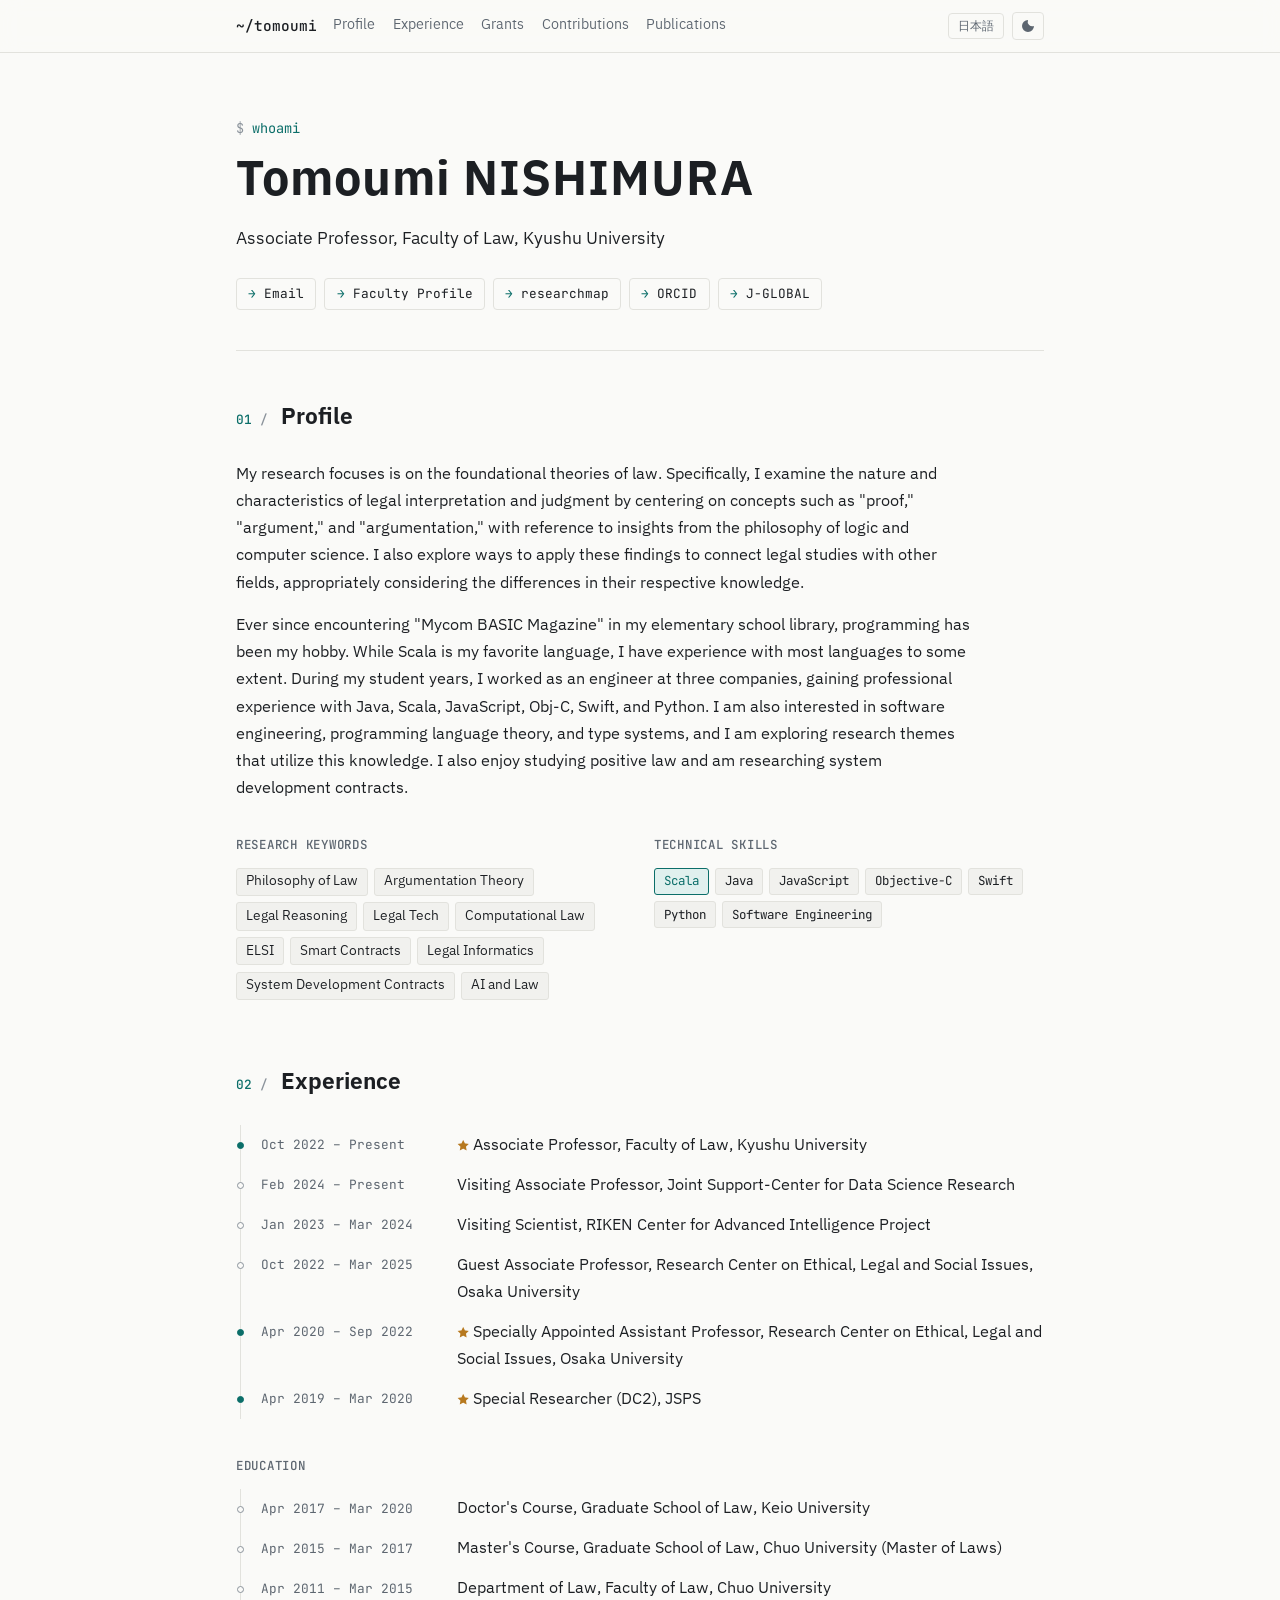
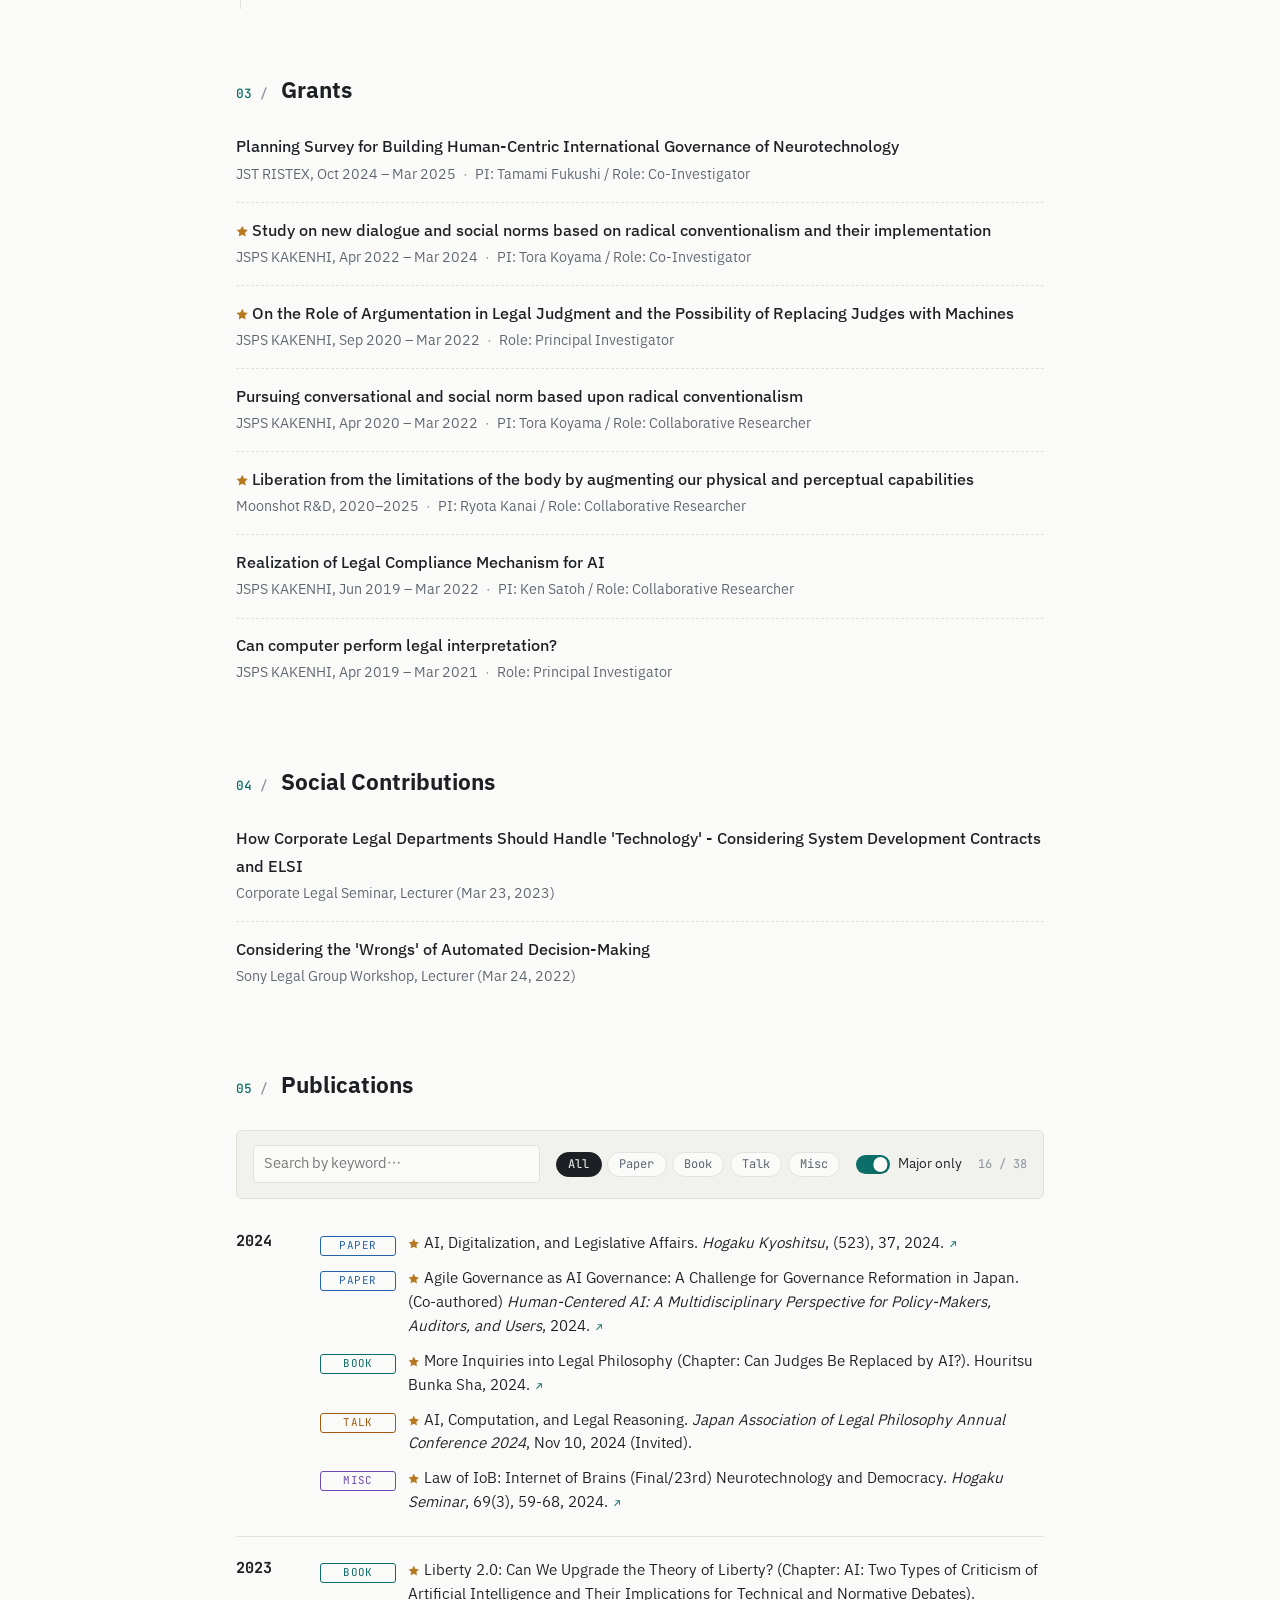
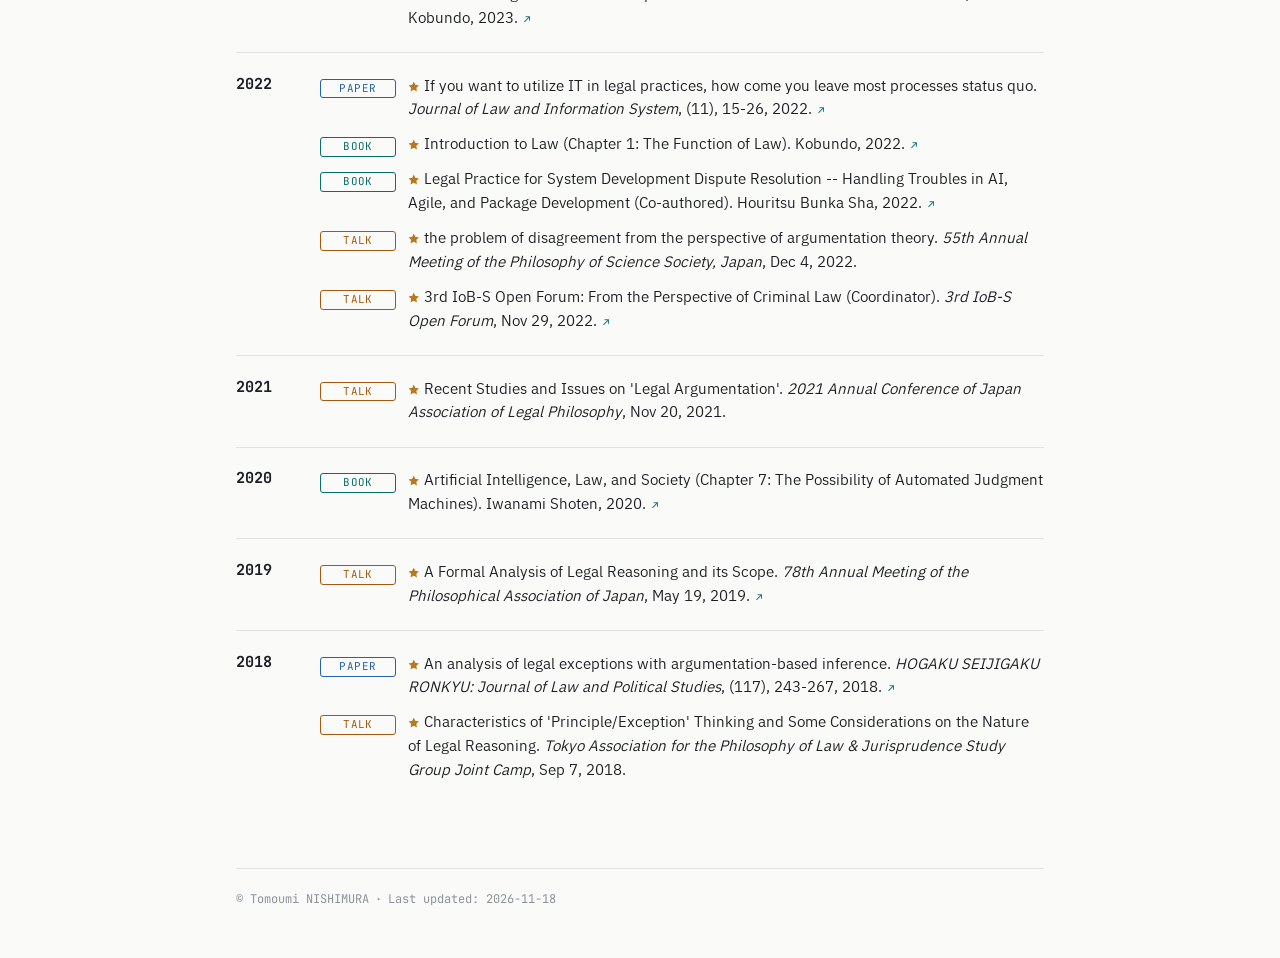
==== en/index.html @ 348de2e9 "Deploy from 1b5c84eb6d24f3bb7745a8a0d6dc3813c04d773b 1b5c84eb6d24f3bb7745a8a0d6dc3813c04d773b" ====
<!DOCTYPE html>
<html lang="en">
<head>
  <meta charset="utf-8">
  <meta name="viewport" content="width=device-width, initial-scale=1">
  <title>Tomoumi NISHIMURA</title>
  <meta name="description" content="Tomoumi NISHIMURA — Associate Professor, Faculty of Law, Kyushu University">
  <link rel="canonical" href="https://nil2013.github.io/MyPortfolio/en/">
  <link rel="alternate" hreflang="ja" href="https://nil2013.github.io/MyPortfolio/">
  <link rel="alternate" hreflang="en" href="https://nil2013.github.io/MyPortfolio/en/">
  <link rel="alternate" hreflang="x-default" href="https://nil2013.github.io/MyPortfolio/">
  <link rel="preconnect" href="https://fonts.googleapis.com">
  <link rel="preconnect" href="https://fonts.gstatic.com" crossorigin>
  <link href="https://fonts.googleapis.com/css2?family=IBM+Plex+Sans+JP:wght@400;500;700&family=JetBrains+Mono:wght@400;500;700&display=swap" rel="stylesheet">
  <link rel="stylesheet" href="../assets/style.css">
  <script>
    try { var th = localStorage.getItem("theme"); if (th) document.documentElement.dataset.theme = th; } catch (e) {}
  </script>
  <script src="../assets/app.js" defer></script>
</head>
<body>
  <a class="skip" href="#main">Skip to content</a>

  <header class="topbar">
    <div class="wrap topbar-inner">
      <a class="brand" href="#top">~/tomoumi</a>
      <nav class="nav" aria-label="Sections">
        <a href="#profile">Profile</a>
        <a href="#experience">Experience</a>
        <a href="#grants">Grants</a>
        <a href="#contributions">Contributions</a>
        <a href="#publications">Publications</a>
      </nav>
      <div class="tools">
        <a class="lang" href="../" hreflang="ja" lang="ja">日本語</a>
        <button class="theme-btn" type="button" aria-label="Toggle color theme" title="Toggle color theme" hidden>
          <svg viewBox="0 0 24 24" width="16" height="16" aria-hidden="true"><path fill="currentColor" d="M12 3a9 9 0 1 0 9 9 7 7 0 0 1-9-9Z"/></svg>
        </button>
      </div>
    </div>
  </header>

  <main id="main" class="wrap">
    <section class="hero" id="top">
      <p class="prompt"><span class="dim">$</span> whoami</p>
      <h1>Tomoumi NISHIMURA</h1>
      <p class="affil">Associate Professor, Faculty of Law, Kyushu University</p>
      <ul class="links">
        <li><a href="mailto:t-nishimura@law.kyushu-u.ac.jp">Email</a></li>
        <li><a href="https://www.law.kyushu-u.ac.jp/general/staff/nishimura_tomoumi" target="_blank" rel="noopener noreferrer">Faculty Profile</a></li>
        <li><a href="https://researchmap.jp/tnishimura" target="_blank" rel="noopener noreferrer">researchmap</a></li>
        <li><a href="https://orcid.org/0000-0002-1066-0913" target="_blank" rel="noopener noreferrer">ORCID</a></li>
        <li><a href="https://jglobal.jst.go.jp/detail?JGLOBAL_ID=201801021260539049" target="_blank" rel="noopener noreferrer">J-GLOBAL</a></li>
      </ul>
    </section>

    <section id="profile" class="section">
      <h2><span class="idx">01</span>Profile</h2>
      <div class="bio">
        <p>My research focuses is on the foundational theories of law. Specifically, I examine the nature and characteristics of legal interpretation and judgment by centering on concepts such as &#34;proof,&#34; &#34;argument,&#34; and &#34;argumentation,&#34; with reference to insights from the philosophy of logic and computer science. I also explore ways to apply these findings to connect legal studies with other fields, appropriately considering the differences in their respective knowledge.</p>
        <p>Ever since encountering &#34;Mycom BASIC Magazine&#34; in my elementary school library, programming has been my hobby. While Scala is my favorite language, I have experience with most languages to some extent. During my student years, I worked as an engineer at three companies, gaining professional experience with Java, Scala, JavaScript, Obj-C, Swift, and Python. I am also interested in software engineering, programming language theory, and type systems, and I am exploring research themes that utilize this knowledge. I also enjoy studying positive law and am researching system development contracts.</p>
      </div>
      <div class="facets">
        <div>
          <h3>Research Keywords</h3>
          <ul class="tags">
<li>Philosophy of Law</li><li>Argumentation Theory</li><li>Legal Reasoning</li><li>Legal Tech</li><li>Computational Law</li><li>ELSI</li><li>Smart Contracts</li><li>Legal Informatics</li><li>System Development Contracts</li><li>AI and Law</li>          </ul>
        </div>
        <div>
          <h3>Technical Skills</h3>
          <ul class="tags mono">
<li class="hl">Scala</li><li>Java</li><li>JavaScript</li><li>Objective-C</li><li>Swift</li><li>Python</li><li>Software Engineering</li>          </ul>
        </div>
      </div>
    </section>

    <section id="experience" class="section">
      <h2><span class="idx">02</span>Experience</h2>
      <ol class="timeline">
        <li class="major">
          <span class="when">Oct 2022 – Present</span>
          <span class="what">Associate Professor, Faculty of Law, Kyushu University</span>
        </li>
        <li>
          <span class="when">Feb 2024 – Present</span>
          <span class="what">Visiting Associate Professor, Joint Support-Center for Data Science Research</span>
        </li>
        <li>
          <span class="when">Jan 2023 – Mar 2024</span>
          <span class="what">Visiting Scientist, RIKEN Center for Advanced Intelligence Project</span>
        </li>
        <li>
          <span class="when">Oct 2022 – Mar 2025</span>
          <span class="what">Guest Associate Professor, Research Center on Ethical, Legal and Social Issues, Osaka University</span>
        </li>
        <li class="major">
          <span class="when">Apr 2020 – Sep 2022</span>
          <span class="what">Specially Appointed Assistant Professor, Research Center on Ethical, Legal and Social Issues, Osaka University</span>
        </li>
        <li class="major">
          <span class="when">Apr 2019 – Mar 2020</span>
          <span class="what">Special Researcher (DC2), JSPS</span>
        </li>
      </ol>
      <h3 class="sub">Education</h3>
      <ol class="timeline">
        <li>
          <span class="when">Apr 2017 – Mar 2020</span>
          <span class="what">Doctor&#39;s Course, Graduate School of Law, Keio University</span>
        </li>
        <li>
          <span class="when">Apr 2015 – Mar 2017</span>
          <span class="what">Master&#39;s Course, Graduate School of Law, Chuo University (Master of Laws)</span>
        </li>
        <li>
          <span class="when">Apr 2011 – Mar 2015</span>
          <span class="what">Department of Law, Faculty of Law, Chuo University</span>
        </li>
      </ol>
    </section>

    <section id="grants" class="section">
      <h2><span class="idx">03</span>Grants</h2>
      <ul class="entries">
        <li>
          <p class="title">Planning Survey for Building Human-Centric International Governance of Neurotechnology</p>
          <p class="meta">JST RISTEX, Oct 2024 – Mar 2025<span class="sep">·</span>PI: Tamami Fukushi / Role: Co-Investigator</p>
        </li>
        <li class="major">
          <p class="title">Study on new dialogue and social norms based on radical conventionalism and their implementation</p>
          <p class="meta">JSPS KAKENHI, Apr 2022 – Mar 2024<span class="sep">·</span>PI: Tora Koyama / Role: Co-Investigator</p>
        </li>
        <li class="major">
          <p class="title">On the Role of Argumentation in Legal Judgment and the Possibility of Replacing Judges with Machines</p>
          <p class="meta">JSPS KAKENHI, Sep 2020 – Mar 2022<span class="sep">·</span>Role: Principal Investigator</p>
        </li>
        <li>
          <p class="title">Pursuing conversational and social norm based upon radical conventionalism</p>
          <p class="meta">JSPS KAKENHI, Apr 2020 – Mar 2022<span class="sep">·</span>PI: Tora Koyama / Role: Collaborative Researcher</p>
        </li>
        <li class="major">
          <p class="title">Liberation from the limitations of the body by augmenting our physical and perceptual capabilities</p>
          <p class="meta">Moonshot R&amp;D, 2020–2025<span class="sep">·</span>PI: Ryota Kanai / Role: Collaborative Researcher</p>
        </li>
        <li>
          <p class="title">Realization of Legal Compliance Mechanism for AI</p>
          <p class="meta">JSPS KAKENHI, Jun 2019 – Mar 2022<span class="sep">·</span>PI: Ken Satoh / Role: Collaborative Researcher</p>
        </li>
        <li>
          <p class="title">Can computer perform legal interpretation?</p>
          <p class="meta">JSPS KAKENHI, Apr 2019 – Mar 2021<span class="sep">·</span>Role: Principal Investigator</p>
        </li>
      </ul>
    </section>

    <section id="contributions" class="section">
      <h2><span class="idx">04</span>Social Contributions</h2>
      <ul class="entries">
        <li>
          <p class="title">How Corporate Legal Departments Should Handle &#39;Technology&#39; - Considering System Development Contracts and ELSI</p>
          <p class="meta">Corporate Legal Seminar, Lecturer (Mar 23, 2023)</p>
        </li>
        <li>
          <p class="title">Considering the &#39;Wrongs&#39; of Automated Decision-Making</p>
          <p class="meta">Sony Legal Group Workshop, Lecturer (Mar 24, 2022)</p>
        </li>
      </ul>
    </section>

    <section id="publications" class="section">
      <h2><span class="idx">05</span>Publications</h2>

      <form class="pub-filter" role="search" hidden onsubmit="return false">
        <input type="search" id="pub-q" placeholder="Search by keyword…" aria-label="Search by keyword…" autocomplete="off">
        <div class="chips" role="group">
          <button type="button" class="chip" data-cat="all" aria-pressed="true">All</button>
          <button type="button" class="chip" data-cat="paper" aria-pressed="false">Paper</button>
          <button type="button" class="chip" data-cat="book" aria-pressed="false">Book</button>
          <button type="button" class="chip" data-cat="presentation" aria-pressed="false">Talk</button>
          <button type="button" class="chip" data-cat="misc" aria-pressed="false">Misc</button>
        </div>
        <label class="switch"><input type="checkbox" id="pub-major" checked><span class="track" aria-hidden="true"></span>Major only</label>
        <output class="count" id="pub-count" aria-live="polite">38 / 38</output>
      </form>

      <div id="pub-list">
        <section class="year-group">
          <h3 class="year">2024</h3>
          <ul class="pubs">
            <li class="pub cat-paper" data-cat="paper" data-major="false">
              <span class="cat">Paper</span>
              <span class="body"><a href="https://ndlsearch.ndl.go.jp/books/R000000004-I033613362" target="_blank" rel="noopener noreferrer">eSports and the Law: The Future of Law Supporting Cultural and Industrial Policies (2). <em>Horitsu Jiho</em>, 96(9), 104-106, 2024.</a></span>
            </li>
            <li class="pub cat-paper" data-cat="paper" data-major="false">
              <span class="cat">Paper</span>
              <span class="body"><a href="https://www.nippyo.co.jp/shop/magazine/9288.html#:~:text=%E8%88%B9%E8%B6%8A%E8%B3%87%E6%99%B6-,%E3%82%B9%E3%83%9E%E3%83%BC%E3%83%88%E3%82%B3%E3%83%B3%E3%83%88%E3%83%A9%E3%82%AF%E3%83%88%E3%81%AF%E3%80%8C%E4%BD%BF%E3%81%88%E3%82%8B%E3%80%8D%E3%81%AE%E3%81%8B,-%E2%80%94%E2%80%94%E6%8A%80%E8%A1%93%E7%9A%84%E3%81%AA" target="_blank" rel="noopener noreferrer">Substituting Law with Code? Promises and Limits of Smart Contracts in Legal Practice. <em>Horitsu Jiho</em>, 96(8), 16-21, 2024.</a></span>
            </li>
            <li class="pub cat-paper major" data-cat="paper" data-major="true">
              <span class="cat">Paper</span>
              <span class="body"><a href="https://www.yuhikaku.co.jp/hougaku/detail/021300#:~:text=%E2%85%A6-,AI%E3%83%BB%E3%83%87%E3%82%B8%E3%82%BF%E3%83%AB%E5%8C%96%E3%81%A8%E6%B3%95%E5%88%B6%E4%BA%8B%E5%8B%99%E2%80%A6%E8%A5%BF%E6%9D%91%E5%8F%8B%E6%B5%B7,-%E2%80%A6%E2%80%A637" target="_blank" rel="noopener noreferrer">AI, Digitalization, and Legislative Affairs. <em>Hogaku Kyoshitsu</em>, (523), 37, 2024.</a></span>
            </li>
            <li class="pub cat-paper major" data-cat="paper" data-major="true">
              <span class="cat">Paper</span>
              <span class="body"><a href="https://www.taylorfrancis.com/chapters/edit/10.1201/9781003320791-28/agile-governance-ai-governance-kodai-zukeyama-tomoumi-nishimura-haluna-kawashima-tatsuhiko-yamamoto" target="_blank" rel="noopener noreferrer">Agile Governance as AI Governance: A Challenge for Governance Reformation in Japan. (Co-authored) <em>Human-Centered AI: A Multidisciplinary Perspective for Policy-Makers, Auditors, and Users</em>, 2024.</a></span>
            </li>
            <li class="pub cat-paper" data-cat="paper" data-major="false">
              <span class="cat">Paper</span>
              <span class="body"><a href="https://doi.org/10.7210/jrsj.42.555" target="_blank" rel="noopener noreferrer">Classification of Conversational Systems with Levels Based on “the Right to Speak''—A Proposal of a Milestone to Realize AI Accountability—. (Co-authored) <em>Journal of the Robotics Society of Japan</em>, 42(6), 555-561, 2024.</a></span>
            </li>
            <li class="pub cat-book major" data-cat="book" data-major="true">
              <span class="cat">Book</span>
              <span class="body"><a href="https://www.hou-bun.com/cgi-bin/search/detail.cgi?c=ISBN978-4-589-04340-5" target="_blank" rel="noopener noreferrer">More Inquiries into Legal Philosophy (Chapter: Can Judges Be Replaced by AI?). Houritsu Bunka Sha, 2024.</a></span>
            </li>
            <li class="pub cat-presentation major" data-cat="presentation" data-major="true">
              <span class="cat">Talk</span>
              <span class="body">AI, Computation, and Legal Reasoning. <em>Japan Association of Legal Philosophy Annual Conference 2024</em>, Nov 10, 2024 (Invited).</span>
            </li>
            <li class="pub cat-misc major" data-cat="misc" data-major="true">
              <span class="cat">Misc</span>
              <span class="body"><a href="https://ndlsearch.ndl.go.jp/books/R000000004-I033309587" target="_blank" rel="noopener noreferrer">Law of IoB: Internet of Brains (Final/23rd) Neurotechnology and Democracy. <em>Hogaku Seminar</em>, 69(3), 59-68, 2024.</a></span>
            </li>
            <li class="pub cat-misc" data-cat="misc" data-major="false">
              <span class="cat">Misc</span>
              <span class="body">Law of IoB: Internet of Brains (21st) Employee Brainwave Information. <em>Hogaku Seminar</em>, 69(1), 62-72, 2024.</span>
            </li>
          </ul>
        </section>
        <section class="year-group">
          <h3 class="year">2023</h3>
          <ul class="pubs">
            <li class="pub cat-book major" data-cat="book" data-major="true">
              <span class="cat">Book</span>
              <span class="body"><a href="https://www.koubundou.co.jp/book/b618726.html" target="_blank" rel="noopener noreferrer">Liberty 2.0: Can We Upgrade the Theory of Liberty? (Chapter: AI: Two Types of Criticism of Artificial Intelligence and Their Implications for Technical and Normative Debates). Kobundo, 2023.</a></span>
            </li>
            <li class="pub cat-presentation" data-cat="presentation" data-major="false">
              <span class="cat">Talk</span>
              <span class="body">Challenges in Interdisciplinary Research: On the Intersection of Informatics and Legal Philosophy. <em>34th Kyushu Legal Theory Study Group</em>, Sep 24, 2023.</span>
            </li>
            <li class="pub cat-presentation" data-cat="presentation" data-major="false">
              <span class="cat">Talk</span>
              <span class="body">How Legal and Ethical Research Can Contribute to Science and Technology. <em>1st TUS ELSI Workshop</em>, Feb 11, 2023 (Invited).</span>
            </li>
            <li class="pub cat-misc" data-cat="misc" data-major="false">
              <span class="cat">Misc</span>
              <span class="body">Law of IoB: Internet of Brains (19th) Brain Death and Neuroscience. <em>Hogaku Seminar</em>, 68(11), 62-70, 2023.</span>
            </li>
            <li class="pub cat-misc" data-cat="misc" data-major="false">
              <span class="cat">Misc</span>
              <span class="body">Law of IoB: Internet of Brains (17th) The Enhancement Problem. <em>Hogaku Seminar</em>, 68(9), 66-75, 2023.</span>
            </li>
            <li class="pub cat-misc" data-cat="misc" data-major="false">
              <span class="cat">Misc</span>
              <span class="body">Law of IoB: Internet of Brains (15th) Motor Function Reconstruction via Artificial Nerve Connection Surgery. <em>Hogaku Seminar</em>, 68(7), 56-64, 2023.</span>
            </li>
            <li class="pub cat-misc" data-cat="misc" data-major="false">
              <span class="cat">Misc</span>
              <span class="body">Law of IoB: Internet of Brains (13th) Drone Racing with Output-Type BMI. <em>Hogaku Seminar</em>, 68(5), 67-76, 2023.</span>
            </li>
            <li class="pub cat-misc" data-cat="misc" data-major="false">
              <span class="cat">Misc</span>
              <span class="body">Law of IoB: Internet of Brains (11th) The Multi-layered Nature of Neuroscience. <em>Hogaku Seminar</em>, 68(3), 63-71, 2023.</span>
            </li>
          </ul>
        </section>
        <section class="year-group">
          <h3 class="year">2022</h3>
          <ul class="pubs">
            <li class="pub cat-paper major" data-cat="paper" data-major="true">
              <span class="cat">Paper</span>
              <span class="body"><a href="https://www.jstage.jst.go.jp/article/alis/11/0/11_15/_article/-char/ja/" target="_blank" rel="noopener noreferrer">If you want to utilize IT in legal practices, how come you leave most processes status quo. <em>Journal of Law and Information System</em>, (11), 15-26, 2022.</a></span>
            </li>
            <li class="pub cat-book major" data-cat="book" data-major="true">
              <span class="cat">Book</span>
              <span class="body"><a href="https://www.koubundou.co.jp/book/b602874.html" target="_blank" rel="noopener noreferrer">Introduction to Law (Chapter 1: The Function of Law). Kobundo, 2022.</a></span>
            </li>
            <li class="pub cat-book major" data-cat="book" data-major="true">
              <span class="cat">Book</span>
              <span class="body"><a href="https://www.hou-bun.com/cgi-bin/search/detail.cgi?c=ISBN978-4-589-04188-3" target="_blank" rel="noopener noreferrer">Legal Practice for System Development Dispute Resolution -- Handling Troubles in AI, Agile, and Package Development (Co-authored). Houritsu Bunka Sha, 2022.</a></span>
            </li>
            <li class="pub cat-presentation major" data-cat="presentation" data-major="true">
              <span class="cat">Talk</span>
              <span class="body">the problem of disagreement from the perspective of argumentation theory. <em>55th Annual Meeting of the Philosophy of Science Society, Japan</em>, Dec 4, 2022.</span>
            </li>
            <li class="pub cat-presentation major" data-cat="presentation" data-major="true">
              <span class="cat">Talk</span>
              <span class="body"><a href="https://www.kgri.keio.ac.jp/news-event/133386.html" target="_blank" rel="noopener noreferrer">3rd IoB-S Open Forum: From the Perspective of Criminal Law (Coordinator). <em>3rd IoB-S Open Forum</em>, Nov 29, 2022.</a></span>
            </li>
            <li class="pub cat-presentation" data-cat="presentation" data-major="false">
              <span class="cat">Talk</span>
              <span class="body">A brief introduction to argumentation research. <em>CREST Logic Seminar</em>, Mar 2, 2022 (Invited).</span>
            </li>
            <li class="pub cat-misc" data-cat="misc" data-major="false">
              <span class="cat">Misc</span>
              <span class="body">Law of IoB: Internet of Brains (9th) The World of Cybernetic Beings. <em>Hogaku Seminar</em>, 67(12), 52-64, 2022.</span>
            </li>
            <li class="pub cat-misc" data-cat="misc" data-major="false">
              <span class="cat">Misc</span>
              <span class="body"><a href="https://doi.org/10.18910/89130" target="_blank" rel="noopener noreferrer">Survey of Precedent Cases for ELSI Research on Smart Cities. (Co-authored) <em>Research Center on ELSI, Osaka University</em>, 20, 1-36, 2022.</a></span>
            </li>
            <li class="pub cat-misc" data-cat="misc" data-major="false">
              <span class="cat">Misc</span>
              <span class="body">Law of IoB: Internet of Brains (7th) What is Think Communication?. <em>Hogaku Seminar</em>, 67(10), 54-61, 2022.</span>
            </li>
            <li class="pub cat-misc" data-cat="misc" data-major="false">
              <span class="cat">Misc</span>
              <span class="body">Law of IoB: Internet of Brains (5th) To the World of the Thought Cloud. <em>Hogaku Seminar</em>, 67(8), 52-59, 2022.</span>
            </li>
          </ul>
        </section>
        <section class="year-group">
          <h3 class="year">2021</h3>
          <ul class="pubs">
            <li class="pub cat-presentation major" data-cat="presentation" data-major="true">
              <span class="cat">Talk</span>
              <span class="body">Recent Studies and Issues on 'Legal Argumentation'. <em>2021 Annual Conference of Japan Association of Legal Philosophy</em>, Nov 20, 2021.</span>
            </li>
            <li class="pub cat-presentation" data-cat="presentation" data-major="false">
              <span class="cat">Talk</span>
              <span class="body">Legal Argumentation and the Rule of Law: Based on the theories of D. Canale and G. Tuzet. <em>Tokyo Association for the Philosophy of Law (July Meeting)</em>, Jul 17, 2021.</span>
            </li>
            <li class="pub cat-presentation" data-cat="presentation" data-major="false">
              <span class="cat">Talk</span>
              <span class="body">Legal Argumentation and the Rule of Law: Based on the arguments of D. Canale and G. Tuzet. <em>Jurisprudence Study Group March Meeting</em>, Mar 27, 2021.</span>
            </li>
          </ul>
        </section>
        <section class="year-group">
          <h3 class="year">2020</h3>
          <ul class="pubs">
            <li class="pub cat-paper" data-cat="paper" data-major="false">
              <span class="cat">Paper</span>
              <span class="body"><a href="https://koara.lib.keio.ac.jp/xoonips/modules/xoonips/detail.php?koara_id=AN10086101-20200315-0165" target="_blank" rel="noopener noreferrer">The Implication of Applications of Artificial Intelligence to Legal Reasoning. <em>HOGAKU SEIJIGAKU RONKYU: Journal of Law and Political Studies</em>, (124), 165-186, 2020.</a></span>
            </li>
            <li class="pub cat-book major" data-cat="book" data-major="true">
              <span class="cat">Book</span>
              <span class="body"><a href="https://www.iwanami.co.jp/book/b527917.html" target="_blank" rel="noopener noreferrer">Artificial Intelligence, Law, and Society (Chapter 7: The Possibility of Automated Judgment Machines). Iwanami Shoten, 2020.</a></span>
            </li>
            <li class="pub cat-presentation" data-cat="presentation" data-major="false">
              <span class="cat">Talk</span>
              <span class="body">'AI and Law' and Legal Argumentation: An Analysis of 'Legal Argumentation' Problems Based on a Formal Approach. <em>Aichi Jurisprudence Study Group October Meeting</em>, Oct 17, 2020.</span>
            </li>
            <li class="pub cat-presentation" data-cat="presentation" data-major="false">
              <span class="cat">Talk</span>
              <span class="body"><a href="https://www.law.nagoya-u.ac.jp/_userdata/20200205international%20conference%20program_revised_final.pdf" target="_blank" rel="noopener noreferrer">Formalism and Privatization of Legal System. <em>7th International Conference on Legal Institution Design: Transformation of the Society and its Governance</em>, Nagoya University, Feb 14, 2020.</a></span>
            </li>
          </ul>
        </section>
        <section class="year-group">
          <h3 class="year">2019</h3>
          <ul class="pubs">
            <li class="pub cat-presentation" data-cat="presentation" data-major="false">
              <span class="cat">Talk</span>
              <span class="body">The formal analysis of argumentation and it's relation with commonsense reasoning. <em>1st Epistemology Study Group</em>, Nov 23, 2019.</span>
            </li>
            <li class="pub cat-presentation major" data-cat="presentation" data-major="true">
              <span class="cat">Talk</span>
              <span class="body"><a href="http://philosophy-japan.org/conference/meeting/yokou_2019/#workshop" target="_blank" rel="noopener noreferrer">A Formal Analysis of Legal Reasoning and its Scope. <em>78th Annual Meeting of the Philosophical Association of Japan</em>, May 19, 2019.</a></span>
            </li>
          </ul>
        </section>
        <section class="year-group">
          <h3 class="year">2018</h3>
          <ul class="pubs">
            <li class="pub cat-paper major" data-cat="paper" data-major="true">
              <span class="cat">Paper</span>
              <span class="body"><a href="https://koara.lib.keio.ac.jp/xoonips/modules/xoonips/detail.php?koara_id=AN10086101-20180615-0243" target="_blank" rel="noopener noreferrer">An analysis of legal exceptions with argumentation-based inference. <em>HOGAKU SEIJIGAKU RONKYU: Journal of Law and Political Studies</em>, (117), 243-267, 2018.</a></span>
            </li>
            <li class="pub cat-presentation major" data-cat="presentation" data-major="true">
              <span class="cat">Talk</span>
              <span class="body">Characteristics of 'Principle/Exception' Thinking and Some Considerations on the Nature of Legal Reasoning. <em>Tokyo Association for the Philosophy of Law & Jurisprudence Study Group Joint Camp</em>, Sep 7, 2018.</span>
            </li>
          </ul>
        </section>
        <p class="empty" id="pub-empty" hidden>No matching publications found.</p>
      </div>
    </section>
  </main>

  <footer class="wrap footer">
    <p>© Tomoumi NISHIMURA<span class="sep">·</span>Last updated: <time datetime="2026-11-18">2026-11-18</time></p>
  </footer>
</body>
</html>
---- assets/style.css ----
:root {
  --bg: #fafaf8;
  --bg-alt: #f1f1ee;
  --fg: #1c1f23;
  --muted: #5d6670;
  --faint: #8b939b;
  --line: #e2e2dd;
  --accent: #0b6e69;
  --accent-soft: #e0f0ee;
  --star: #b7791f;
  --c-paper: #2563a8;
  --c-book: #0b6e69;
  --c-presentation: #a35a0e;
  --c-misc: #6d4bb0;
  --sans: "IBM Plex Sans JP", "Hiragino Sans", "Noto Sans JP", system-ui, sans-serif;
  --mono: "JetBrains Mono", ui-monospace, "SFMono-Regular", Menlo, monospace;
  color-scheme: light;
}

@media (prefers-color-scheme: dark) {
  :root:not([data-theme="light"]) {
    --bg: #111418;
    --bg-alt: #181c21;
    --fg: #e3e6e9;
    --muted: #a0a8b1;
    --faint: #6f7881;
    --line: #2a3037;
    --accent: #5cc8bf;
    --accent-soft: #15302e;
    --star: #e2b04a;
    --c-paper: #7fb0ee;
    --c-book: #5cc8bf;
    --c-presentation: #e9a55c;
    --c-misc: #b79cf0;
    color-scheme: dark;
  }
}

:root[data-theme="dark"] {
  --bg: #111418;
  --bg-alt: #181c21;
  --fg: #e3e6e9;
  --muted: #a0a8b1;
  --faint: #6f7881;
  --line: #2a3037;
  --accent: #5cc8bf;
  --accent-soft: #15302e;
  --star: #e2b04a;
  --c-paper: #7fb0ee;
  --c-book: #5cc8bf;
  --c-presentation: #e9a55c;
  --c-misc: #b79cf0;
  color-scheme: dark;
}

*, *::before, *::after { box-sizing: border-box; }

html { scroll-behavior: smooth; scroll-padding-top: 4.5rem; -webkit-text-size-adjust: 100%; }
@media (prefers-reduced-motion: reduce) { html { scroll-behavior: auto; } }

body {
  margin: 0;
  background: var(--bg);
  color: var(--fg);
  font-family: var(--sans);
  font-size: 15.5px;
  line-height: 1.75;
  font-feature-settings: "palt" 0;
}

a { color: var(--accent); text-decoration: none; }
a:hover { text-decoration: underline; text-underline-offset: 3px; }
:focus-visible { outline: 2px solid var(--accent); outline-offset: 2px; border-radius: 2px; }

p, ul, ol, h1, h2, h3 { margin: 0; }
ul, ol { padding: 0; list-style: none; }

.wrap { width: 100%; max-width: 54rem; margin: 0 auto; padding: 0 1rem; }
@media (min-width: 640px) { .wrap { padding: 0 1.75rem; } }

.skip { position: absolute; left: -999px; top: 0; background: var(--fg); color: var(--bg); padding: .5rem 1rem; z-index: 100; }
.skip:focus { left: 1rem; }

.mono, .dim { font-family: var(--mono); }
.dim { color: var(--faint); }
.sep { color: var(--faint); margin: 0 .5em; }

/* ---- top bar ---- */
.topbar {
  position: sticky; top: 0; z-index: 50;
  background: color-mix(in srgb, var(--bg) 88%, transparent);
  backdrop-filter: saturate(1.4) blur(10px);
  -webkit-backdrop-filter: saturate(1.4) blur(10px);
  border-bottom: 1px solid var(--line);
}
.topbar-inner { display: flex; align-items: center; gap: 1rem; height: 3.25rem; }
.brand { font-family: var(--mono); font-weight: 500; font-size: .9rem; color: var(--fg); white-space: nowrap; }
.brand:hover { text-decoration: none; color: var(--accent); }
.nav { display: flex; gap: 1.1rem; overflow-x: auto; scrollbar-width: none; flex: 1; font-size: .85rem; }
.nav::-webkit-scrollbar { display: none; }
.nav a { color: var(--muted); white-space: nowrap; }
.nav a:hover { color: var(--fg); text-decoration: none; }
.tools { display: flex; align-items: center; gap: .5rem; margin-left: auto; }
.lang, .theme-btn {
  font-family: var(--mono); font-size: .75rem; color: var(--muted);
  border: 1px solid var(--line); border-radius: 4px; padding: .2rem .55rem; background: none; line-height: 1.5;
  white-space: nowrap;
}
.theme-btn { cursor: pointer; display: inline-flex; align-items: center; padding: .3rem .45rem; }
.lang:hover, .theme-btn:hover { color: var(--fg); border-color: var(--faint); text-decoration: none; }
@media (max-width: 639px) {
  .topbar-inner { flex-wrap: wrap; height: auto; padding-top: .55rem; gap: .25rem 1rem; }
  .nav { order: 3; flex-basis: 100%; padding-bottom: .5rem; }
}

/* ---- hero ---- */
.hero { padding: 4rem 0 2.5rem; border-bottom: 1px solid var(--line); }
.prompt { font-family: var(--mono); font-size: .85rem; color: var(--accent); margin-bottom: .75rem; }
.hero h1 { font-size: clamp(2rem, 6vw, 2.9rem); font-weight: 700; letter-spacing: .02em; line-height: 1.2; }
.reading { font-family: var(--mono); font-size: .85rem; color: var(--muted); margin-top: .4rem; letter-spacing: .03em; }
.affil { margin-top: 1rem; font-size: 1.05rem; }
.links { display: flex; flex-wrap: wrap; gap: .5rem; margin-top: 1.5rem; }
.links a {
  display: inline-block; font-family: var(--mono); font-size: .8rem;
  border: 1px solid var(--line); border-radius: 4px; padding: .25rem .7rem; color: var(--fg);
}
.links a::before { content: "→ "; color: var(--accent); }
.links a:hover { border-color: var(--accent); text-decoration: none; }

/* ---- sections ---- */
.section { padding: 3rem 0 1rem; }
.section h2 {
  display: flex; align-items: baseline; gap: .8rem;
  font-size: 1.35rem; font-weight: 700; margin-bottom: 1.5rem;
}
.idx { font-family: var(--mono); font-size: .8rem; font-weight: 500; color: var(--accent); }
.idx::after { content: " /"; color: var(--faint); }
.section h3:not(.year), .sub { font-family: var(--mono); font-size: .78rem; font-weight: 500; letter-spacing: .06em; text-transform: uppercase; color: var(--muted); margin-bottom: .75rem; }
.sub { margin-top: 2.25rem; }

.bio p + p { margin-top: 1em; }
.bio { max-width: 46rem; }

.facets { display: grid; gap: 1.75rem; margin-top: 2rem; }
@media (min-width: 720px) { .facets { grid-template-columns: 1fr 1fr; } }
.tags { display: flex; flex-wrap: wrap; gap: .4rem; }
.tags li { font-size: .82rem; background: var(--bg-alt); border: 1px solid var(--line); border-radius: 3px; padding: .1rem .55rem; }
.tags.mono li { font-family: var(--mono); font-size: .78rem; }
.tags li.hl { border-color: var(--accent); color: var(--accent); background: var(--accent-soft); }

/* major marker */
.entries .major > :first-child::before, .pub.major .body::before {
  content: "★"; color: var(--star); font-size: .8em; margin-right: .35em;
}

/* timeline */
.timeline { border-left: 1px solid var(--line); margin-left: .25rem; }
.timeline li { position: relative; display: grid; gap: .1rem 1.25rem; padding: .4rem 0 .4rem 1.25rem; }
.timeline li::after {
  content: ""; position: absolute; left: -4px; top: 1.05rem; width: 7px; height: 7px; border-radius: 50%;
  background: var(--bg); border: 1px solid var(--faint);
}
.timeline li.major::after { background: var(--accent); border-color: var(--accent); }
@media (min-width: 640px) { .timeline li { grid-template-columns: 11rem 1fr; } }
.when { font-family: var(--mono); font-size: .8rem; color: var(--muted); padding-top: .15rem; white-space: nowrap; }
.timeline .major > .what::before { content: "★"; color: var(--star); font-size: .8em; margin-right: .35em; }

/* entries (grants / contributions) */
.entries li { padding: .9rem 0; border-top: 1px dashed var(--line); }
.entries li:first-child { border-top: 0; padding-top: 0; }
.entries .title { font-weight: 500; }
.entries .meta { font-size: .85rem; color: var(--muted); margin-top: .15rem; }

/* ---- publications ---- */
.pub-filter {
  display: flex; flex-wrap: wrap; align-items: center; gap: .75rem 1rem;
  padding: .9rem 1rem; margin-bottom: 1.75rem;
  background: var(--bg-alt); border: 1px solid var(--line); border-radius: 6px;
}
.pub-filter[hidden] { display: none; }
#pub-q {
  flex: 1 1 14rem; min-width: 0;
  font: inherit; font-size: .88rem; color: var(--fg);
  background: var(--bg); border: 1px solid var(--line); border-radius: 4px; padding: .35rem .65rem;
}
#pub-q:focus { outline: none; border-color: var(--accent); box-shadow: 0 0 0 3px var(--accent-soft); }
.chips { display: flex; flex-wrap: wrap; gap: .35rem; }
.chip {
  font-family: var(--mono); font-size: .75rem; cursor: pointer;
  color: var(--muted); background: var(--bg); border: 1px solid var(--line); border-radius: 999px; padding: .2rem .7rem;
}
.chip:hover { color: var(--fg); border-color: var(--faint); }
.chip[aria-pressed="true"] { color: var(--bg); background: var(--fg); border-color: var(--fg); }
.switch { display: inline-flex; align-items: center; gap: .5rem; font-size: .82rem; cursor: pointer; user-select: none; }
.switch input { position: absolute; opacity: 0; width: 1px; height: 1px; }
.track { width: 2.1rem; height: 1.2rem; border-radius: 999px; background: var(--line); position: relative; transition: background .15s; flex: none; }
.track::after { content: ""; position: absolute; top: .15rem; left: .15rem; width: .9rem; height: .9rem; border-radius: 50%; background: var(--bg); transition: transform .15s; box-shadow: 0 1px 2px rgb(0 0 0 / .25); }
.switch input:checked + .track { background: var(--accent); }
.switch input:checked + .track::after { transform: translateX(.9rem); }
.switch input:focus-visible + .track { outline: 2px solid var(--accent); outline-offset: 2px; }
.count { font-family: var(--mono); font-size: .75rem; color: var(--faint); margin-left: auto; }

.year-group { display: grid; gap: .25rem 1.25rem; padding: 1rem 0; border-top: 1px solid var(--line); }
.year-group:first-child { border-top: 0; padding-top: 0; }
.year-group[hidden] { display: none; }
@media (min-width: 640px) { .year-group { grid-template-columns: 4rem 1fr; } }
.year { font-family: var(--mono); font-size: .95rem; font-weight: 700; padding-top: .1rem; }
.pubs li { display: grid; grid-template-columns: 4.75rem 1fr; gap: .75rem; padding: .35rem 0; font-size: .9rem; line-height: 1.65; }
.pubs li[hidden] { display: none; }
.cat {
  font-family: var(--mono); font-size: .68rem; text-transform: uppercase; letter-spacing: .04em;
  align-self: start; margin-top: .25rem; text-align: center;
  border: 1px solid currentColor; border-radius: 3px; padding: 0 .3rem;
}
.cat-paper .cat { color: var(--c-paper); }
.cat-book .cat { color: var(--c-book); }
.cat-presentation .cat { color: var(--c-presentation); }
.cat-misc .cat { color: var(--c-misc); }
.pubs em { font-style: italic; }
.pubs a { color: inherit; }
.pubs a::after { content: " ↗"; font-family: var(--mono); font-size: .75em; color: var(--accent); }
.pubs a:hover { color: var(--accent); }
.empty { color: var(--muted); padding: 1rem 0; }

/* ---- footer ---- */
.footer { padding-top: 3rem; padding-bottom: 3rem; font-family: var(--mono); font-size: .75rem; color: var(--faint); }
.footer p { border-top: 1px solid var(--line); padding-top: 1.25rem; }
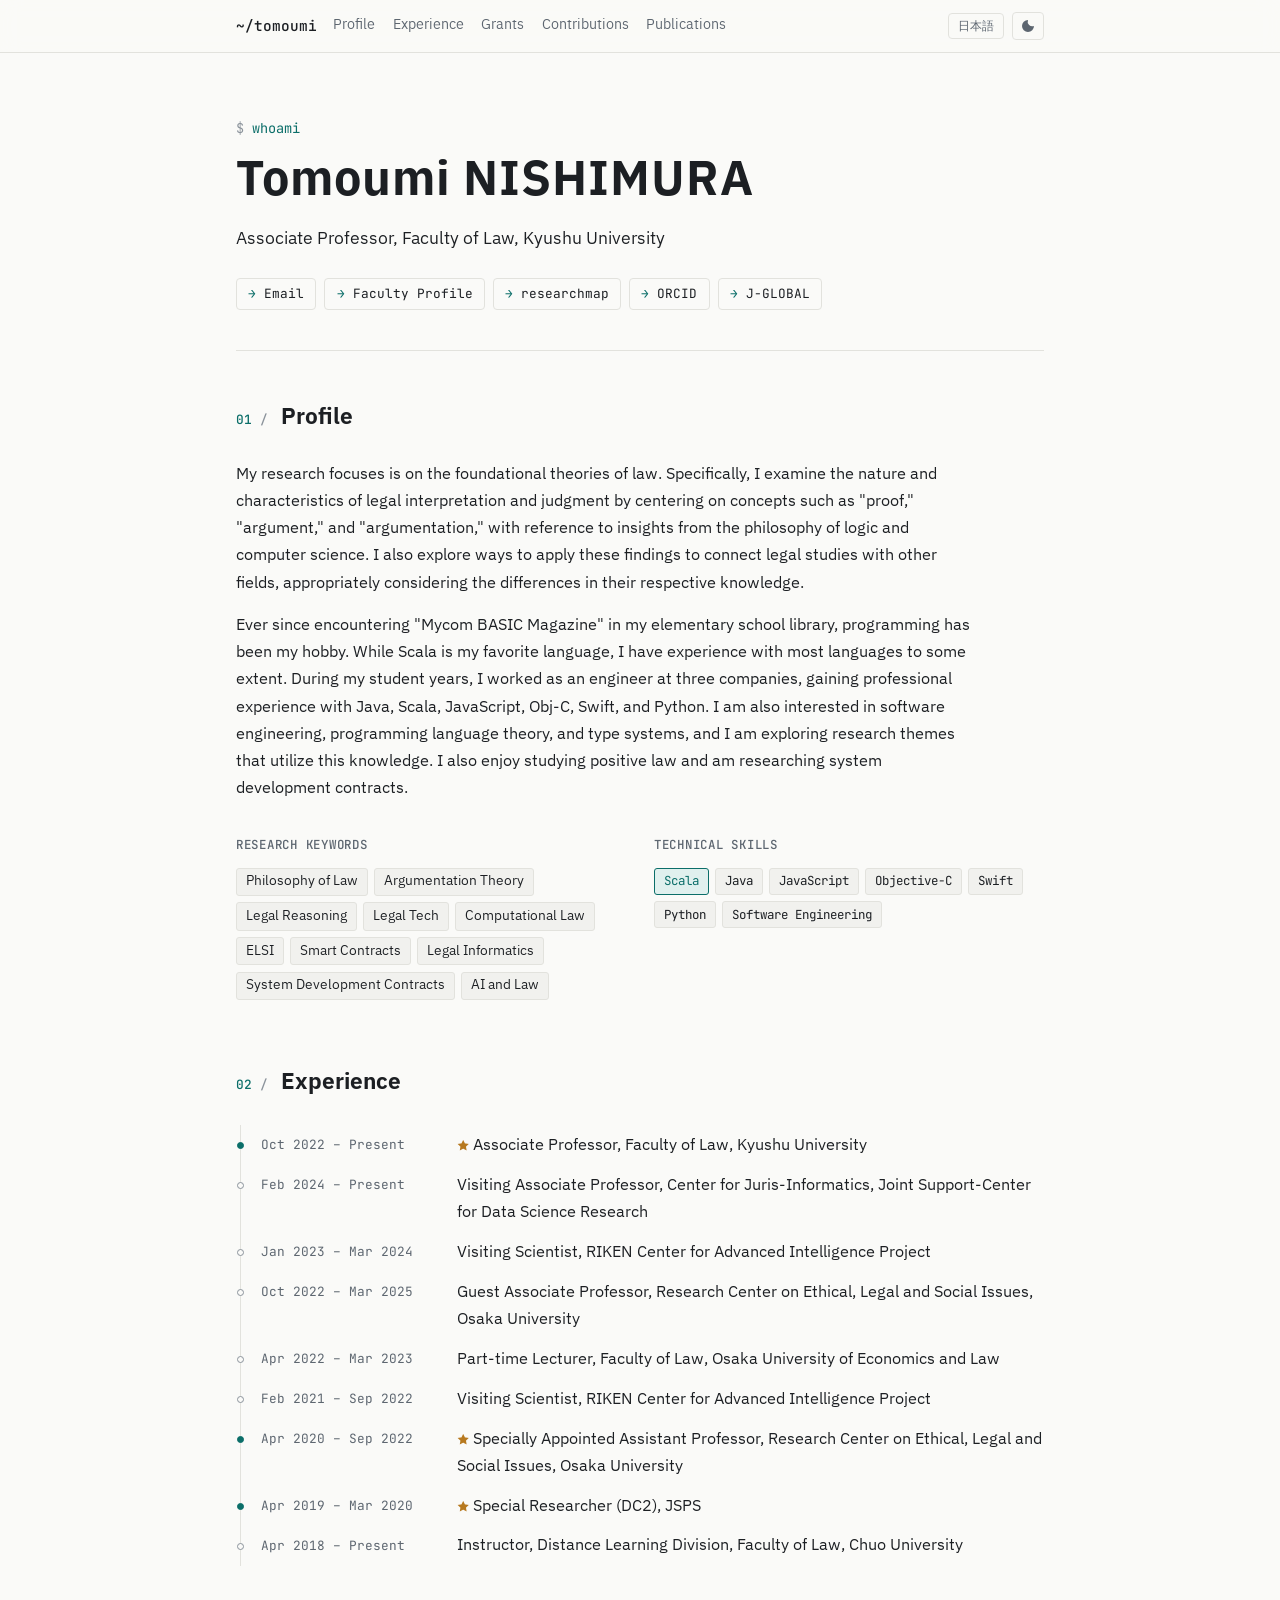
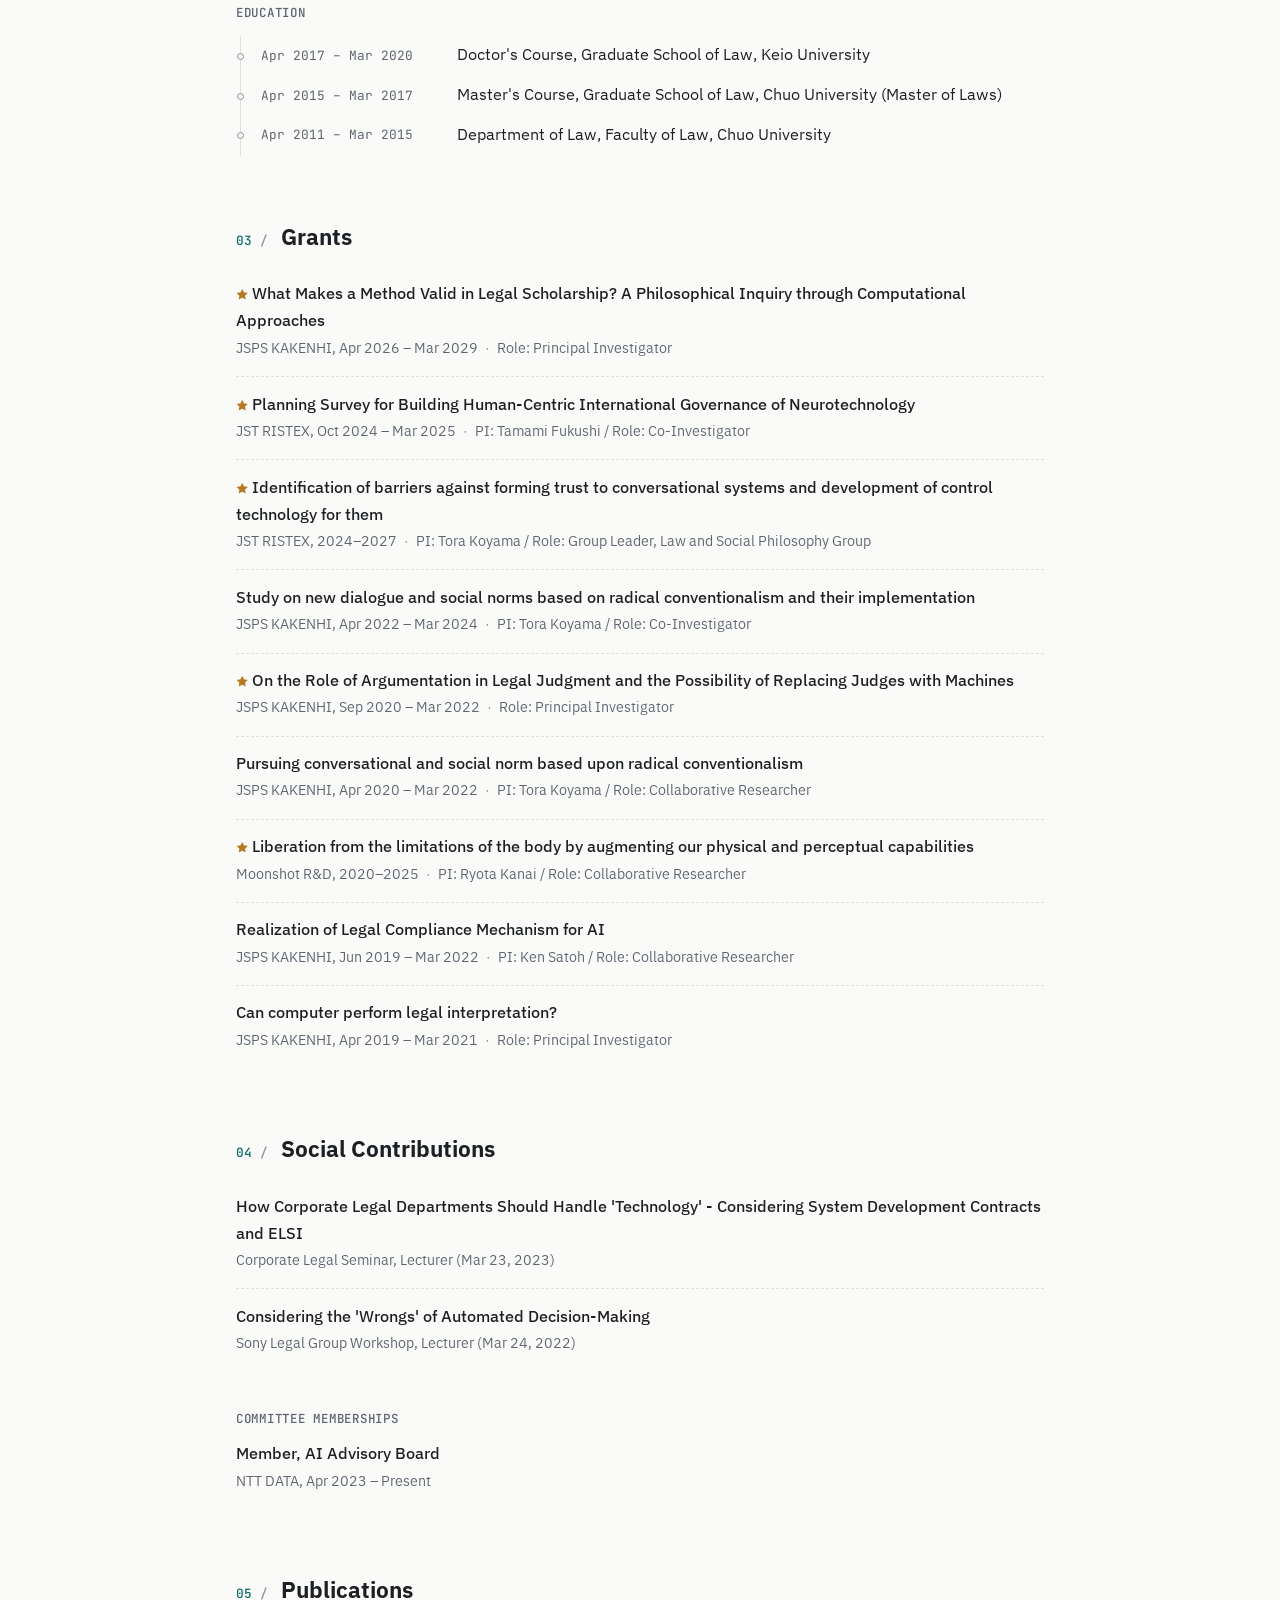
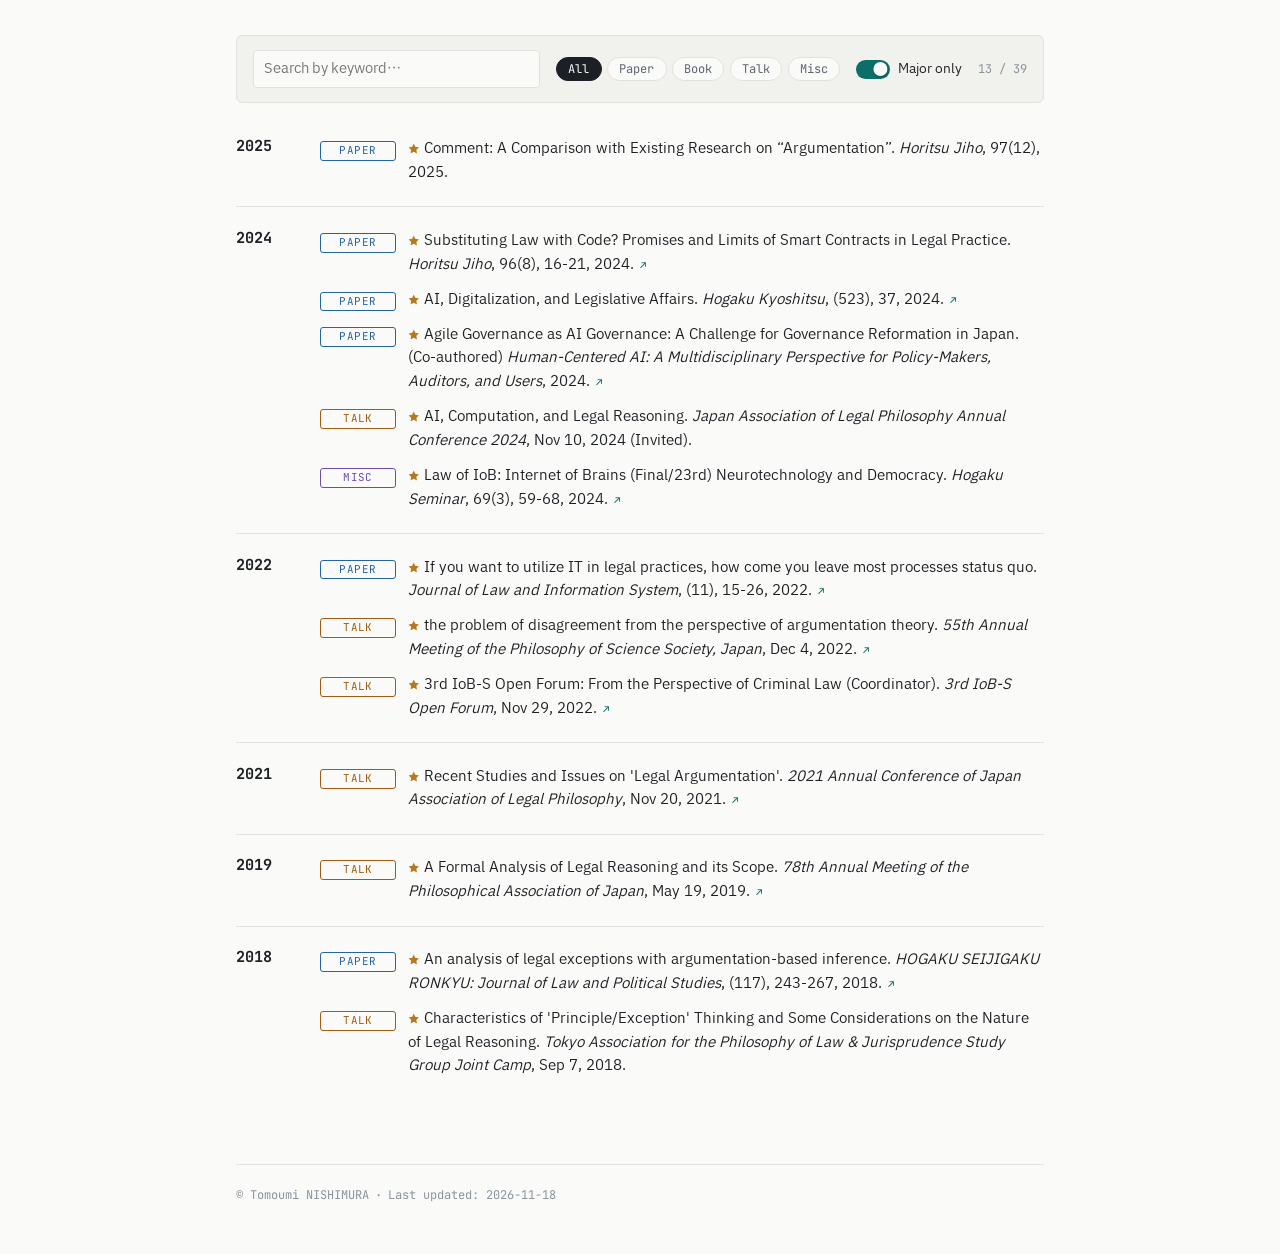
==== commit 528ab8cb: "Deploy from 1740829bbcacf26a2a749693f5c1a1344b291e86 1740829bbcacf26a2a749693f5c1a1344b291e86" ====
--- a/en/index.html
+++ b/en/index.html
@@ -83,7 +83,7 @@
         </li>
         <li>
           <span class="when">Feb 2024 – Present</span>
-          <span class="what">Visiting Associate Professor, Joint Support-Center for Data Science Research</span>
+          <span class="what">Visiting Associate Professor, Center for Juris-Informatics, Joint Support-Center for Data Science Research</span>
         </li>
         <li>
           <span class="when">Jan 2023 – Mar 2024</span>
@@ -93,6 +93,14 @@
           <span class="when">Oct 2022 – Mar 2025</span>
           <span class="what">Guest Associate Professor, Research Center on Ethical, Legal and Social Issues, Osaka University</span>
         </li>
+        <li>
+          <span class="when">Apr 2022 – Mar 2023</span>
+          <span class="what">Part-time Lecturer, Faculty of Law, Osaka University of Economics and Law</span>
+        </li>
+        <li>
+          <span class="when">Feb 2021 – Sep 2022</span>
+          <span class="what">Visiting Scientist, RIKEN Center for Advanced Intelligence Project</span>
+        </li>
         <li class="major">
           <span class="when">Apr 2020 – Sep 2022</span>
           <span class="what">Specially Appointed Assistant Professor, Research Center on Ethical, Legal and Social Issues, Osaka University</span>
@@ -100,6 +108,10 @@
         <li class="major">
           <span class="when">Apr 2019 – Mar 2020</span>
           <span class="what">Special Researcher (DC2), JSPS</span>
+        </li>
+        <li>
+          <span class="when">Apr 2018 – Present</span>
+          <span class="what">Instructor, Distance Learning Division, Faculty of Law, Chuo University</span>
         </li>
       </ol>
       <h3 class="sub">Education</h3>
@@ -122,11 +134,19 @@
     <section id="grants" class="section">
       <h2><span class="idx">03</span>Grants</h2>
       <ul class="entries">
-        <li>
+        <li class="major">
+          <p class="title">What Makes a Method Valid in Legal Scholarship? A Philosophical Inquiry through Computational Approaches</p>
+          <p class="meta">JSPS KAKENHI, Apr 2026 – Mar 2029<span class="sep">·</span>Role: Principal Investigator</p>
+        </li>
+        <li class="major">
           <p class="title">Planning Survey for Building Human-Centric International Governance of Neurotechnology</p>
           <p class="meta">JST RISTEX, Oct 2024 – Mar 2025<span class="sep">·</span>PI: Tamami Fukushi / Role: Co-Investigator</p>
         </li>
         <li class="major">
+          <p class="title">Identification of barriers against forming trust to conversational systems and development of control technology for them</p>
+          <p class="meta">JST RISTEX, 2024–2027<span class="sep">·</span>PI: Tora Koyama / Role: Group Leader, Law and Social Philosophy Group</p>
+        </li>
+        <li>
           <p class="title">Study on new dialogue and social norms based on radical conventionalism and their implementation</p>
           <p class="meta">JSPS KAKENHI, Apr 2022 – Mar 2024<span class="sep">·</span>PI: Tora Koyama / Role: Co-Investigator</p>
         </li>
@@ -163,6 +183,13 @@
         <li>
           <p class="title">Considering the &#39;Wrongs&#39; of Automated Decision-Making</p>
           <p class="meta">Sony Legal Group Workshop, Lecturer (Mar 24, 2022)</p>
+        </li>
+      </ul>
+      <h3 class="sub">Committee Memberships</h3>
+      <ul class="entries">
+        <li>
+          <p class="title">Member, AI Advisory Board</p>
+          <p class="meta">NTT DATA, Apr 2023 – Present</p>
         </li>
       </ul>
     </section>
@@ -180,34 +207,43 @@
           <button type="button" class="chip" data-cat="misc" aria-pressed="false">Misc</button>
         </div>
         <label class="switch"><input type="checkbox" id="pub-major" checked><span class="track" aria-hidden="true"></span>Major only</label>
-        <output class="count" id="pub-count" aria-live="polite">38 / 38</output>
+        <output class="count" id="pub-count" aria-live="polite">39 / 39</output>
       </form>
 
       <div id="pub-list">
         <section class="year-group">
+          <h3 class="year">2025</h3>
+          <ul class="pubs">
+            <li class="pub cat-paper major" data-cat="paper" data-major="true">
+              <span class="cat">Paper</span>
+              <span class="body">Comment: A Comparison with Existing Research on “Argumentation”. <em>Horitsu Jiho</em>, 97(12), 2025.</span>
+            </li>
+          </ul>
+        </section>
+        <section class="year-group">
           <h3 class="year">2024</h3>
           <ul class="pubs">
             <li class="pub cat-paper" data-cat="paper" data-major="false">
               <span class="cat">Paper</span>
               <span class="body"><a href="https://ndlsearch.ndl.go.jp/books/R000000004-I033613362" target="_blank" rel="noopener noreferrer">eSports and the Law: The Future of Law Supporting Cultural and Industrial Policies (2). <em>Horitsu Jiho</em>, 96(9), 104-106, 2024.</a></span>
             </li>
+            <li class="pub cat-paper major" data-cat="paper" data-major="true">
+              <span class="cat">Paper</span>
+              <span class="body"><a href="https://www.nippyo.co.jp/shop/magazine/9288.html#:~:text=%E8%88%B9%E8%B6%8A%E8%B3%87%E6%99%B6-,%E3%82%B9%E3%83%9E%E3%83%BC%E3%83%88%E3%82%B3%E3%83%B3%E3%83%88%E3%83%A9%E3%82%AF%E3%83%88%E3%81%AF%E3%80%8C%E4%BD%BF%E3%81%88%E3%82%8B%E3%80%8D%E3%81%AE%E3%81%8B,-%E2%80%94%E2%80%94%E6%8A%80%E8%A1%93%E7%9A%84%E3%81%AA" target="_blank" rel="noopener noreferrer">Substituting Law with Code? Promises and Limits of Smart Contracts in Legal Practice. <em>Horitsu Jiho</em>, 96(8), 16-21, 2024.</a></span>
+            </li>
+            <li class="pub cat-paper major" data-cat="paper" data-major="true">
+              <span class="cat">Paper</span>
+              <span class="body"><a href="https://www.yuhikaku.co.jp/hougaku/detail/021300#:~:text=%E2%85%A6-,AI%E3%83%BB%E3%83%87%E3%82%B8%E3%82%BF%E3%83%AB%E5%8C%96%E3%81%A8%E6%B3%95%E5%88%B6%E4%BA%8B%E5%8B%99%E2%80%A6%E8%A5%BF%E6%9D%91%E5%8F%8B%E6%B5%B7,-%E2%80%A6%E2%80%A637" target="_blank" rel="noopener noreferrer">AI, Digitalization, and Legislative Affairs. <em>Hogaku Kyoshitsu</em>, (523), 37, 2024.</a></span>
+            </li>
+            <li class="pub cat-paper major" data-cat="paper" data-major="true">
+              <span class="cat">Paper</span>
+              <span class="body"><a href="https://www.taylorfrancis.com/chapters/edit/10.1201/9781003320791-28/agile-governance-ai-governance-kodai-zukeyama-tomoumi-nishimura-haluna-kawashima-tatsuhiko-yamamoto" target="_blank" rel="noopener noreferrer">Agile Governance as AI Governance: A Challenge for Governance Reformation in Japan. (Co-authored) <em>Human-Centered AI: A Multidisciplinary Perspective for Policy-Makers, Auditors, and Users</em>, 2024.</a></span>
+            </li>
             <li class="pub cat-paper" data-cat="paper" data-major="false">
               <span class="cat">Paper</span>
-              <span class="body"><a href="https://www.nippyo.co.jp/shop/magazine/9288.html#:~:text=%E8%88%B9%E8%B6%8A%E8%B3%87%E6%99%B6-,%E3%82%B9%E3%83%9E%E3%83%BC%E3%83%88%E3%82%B3%E3%83%B3%E3%83%88%E3%83%A9%E3%82%AF%E3%83%88%E3%81%AF%E3%80%8C%E4%BD%BF%E3%81%88%E3%82%8B%E3%80%8D%E3%81%AE%E3%81%8B,-%E2%80%94%E2%80%94%E6%8A%80%E8%A1%93%E7%9A%84%E3%81%AA" target="_blank" rel="noopener noreferrer">Substituting Law with Code? Promises and Limits of Smart Contracts in Legal Practice. <em>Horitsu Jiho</em>, 96(8), 16-21, 2024.</a></span>
-            </li>
-            <li class="pub cat-paper major" data-cat="paper" data-major="true">
-              <span class="cat">Paper</span>
-              <span class="body"><a href="https://www.yuhikaku.co.jp/hougaku/detail/021300#:~:text=%E2%85%A6-,AI%E3%83%BB%E3%83%87%E3%82%B8%E3%82%BF%E3%83%AB%E5%8C%96%E3%81%A8%E6%B3%95%E5%88%B6%E4%BA%8B%E5%8B%99%E2%80%A6%E8%A5%BF%E6%9D%91%E5%8F%8B%E6%B5%B7,-%E2%80%A6%E2%80%A637" target="_blank" rel="noopener noreferrer">AI, Digitalization, and Legislative Affairs. <em>Hogaku Kyoshitsu</em>, (523), 37, 2024.</a></span>
-            </li>
-            <li class="pub cat-paper major" data-cat="paper" data-major="true">
-              <span class="cat">Paper</span>
-              <span class="body"><a href="https://www.taylorfrancis.com/chapters/edit/10.1201/9781003320791-28/agile-governance-ai-governance-kodai-zukeyama-tomoumi-nishimura-haluna-kawashima-tatsuhiko-yamamoto" target="_blank" rel="noopener noreferrer">Agile Governance as AI Governance: A Challenge for Governance Reformation in Japan. (Co-authored) <em>Human-Centered AI: A Multidisciplinary Perspective for Policy-Makers, Auditors, and Users</em>, 2024.</a></span>
-            </li>
-            <li class="pub cat-paper" data-cat="paper" data-major="false">
-              <span class="cat">Paper</span>
               <span class="body"><a href="https://doi.org/10.7210/jrsj.42.555" target="_blank" rel="noopener noreferrer">Classification of Conversational Systems with Levels Based on “the Right to Speak''—A Proposal of a Milestone to Realize AI Accountability—. (Co-authored) <em>Journal of the Robotics Society of Japan</em>, 42(6), 555-561, 2024.</a></span>
             </li>
-            <li class="pub cat-book major" data-cat="book" data-major="true">
+            <li class="pub cat-book" data-cat="book" data-major="false">
               <span class="cat">Book</span>
               <span class="body"><a href="https://www.hou-bun.com/cgi-bin/search/detail.cgi?c=ISBN978-4-589-04340-5" target="_blank" rel="noopener noreferrer">More Inquiries into Legal Philosophy (Chapter: Can Judges Be Replaced by AI?). Houritsu Bunka Sha, 2024.</a></span>
             </li>
@@ -221,14 +257,14 @@
             </li>
             <li class="pub cat-misc" data-cat="misc" data-major="false">
               <span class="cat">Misc</span>
-              <span class="body">Law of IoB: Internet of Brains (21st) Employee Brainwave Information. <em>Hogaku Seminar</em>, 69(1), 62-72, 2024.</span>
+              <span class="body"><a href="https://cir.nii.ac.jp/crid/1520298510701816320?lang=ja" target="_blank" rel="noopener noreferrer">Law of IoB: Internet of Brains (21st) Employee Brainwave Information. <em>Hogaku Seminar</em>, 69(1), 62-72, 2024.</a></span>
             </li>
           </ul>
         </section>
         <section class="year-group">
           <h3 class="year">2023</h3>
           <ul class="pubs">
-            <li class="pub cat-book major" data-cat="book" data-major="true">
+            <li class="pub cat-book" data-cat="book" data-major="false">
               <span class="cat">Book</span>
               <span class="body"><a href="https://www.koubundou.co.jp/book/b618726.html" target="_blank" rel="noopener noreferrer">Liberty 2.0: Can We Upgrade the Theory of Liberty? (Chapter: AI: Two Types of Criticism of Artificial Intelligence and Their Implications for Technical and Normative Debates). Kobundo, 2023.</a></span>
             </li>
@@ -242,23 +278,23 @@
             </li>
             <li class="pub cat-misc" data-cat="misc" data-major="false">
               <span class="cat">Misc</span>
-              <span class="body">Law of IoB: Internet of Brains (19th) Brain Death and Neuroscience. <em>Hogaku Seminar</em>, 68(11), 62-70, 2023.</span>
-            </li>
-            <li class="pub cat-misc" data-cat="misc" data-major="false">
-              <span class="cat">Misc</span>
-              <span class="body">Law of IoB: Internet of Brains (17th) The Enhancement Problem. <em>Hogaku Seminar</em>, 68(9), 66-75, 2023.</span>
-            </li>
-            <li class="pub cat-misc" data-cat="misc" data-major="false">
-              <span class="cat">Misc</span>
-              <span class="body">Law of IoB: Internet of Brains (15th) Motor Function Reconstruction via Artificial Nerve Connection Surgery. <em>Hogaku Seminar</em>, 68(7), 56-64, 2023.</span>
-            </li>
-            <li class="pub cat-misc" data-cat="misc" data-major="false">
-              <span class="cat">Misc</span>
-              <span class="body">Law of IoB: Internet of Brains (13th) Drone Racing with Output-Type BMI. <em>Hogaku Seminar</em>, 68(5), 67-76, 2023.</span>
-            </li>
-            <li class="pub cat-misc" data-cat="misc" data-major="false">
-              <span class="cat">Misc</span>
-              <span class="body">Law of IoB: Internet of Brains (11th) The Multi-layered Nature of Neuroscience. <em>Hogaku Seminar</em>, 68(3), 63-71, 2023.</span>
+              <span class="body"><a href="https://cir.nii.ac.jp/crid/1520016361134932608?lang=ja" target="_blank" rel="noopener noreferrer">Law of IoB: Internet of Brains (19th) Brain Death and Neuroscience. <em>Hogaku Seminar</em>, 68(11), 62-70, 2023.</a></span>
+            </li>
+            <li class="pub cat-misc" data-cat="misc" data-major="false">
+              <span class="cat">Misc</span>
+              <span class="body"><a href="https://cir.nii.ac.jp/crid/1520578625287570944?lang=ja" target="_blank" rel="noopener noreferrer">Law of IoB: Internet of Brains (17th) The Enhancement Problem. <em>Hogaku Seminar</em>, 68(9), 66-75, 2023.</a></span>
+            </li>
+            <li class="pub cat-misc" data-cat="misc" data-major="false">
+              <span class="cat">Misc</span>
+              <span class="body"><a href="https://cir.nii.ac.jp/crid/1520296453687019136?lang=ja" target="_blank" rel="noopener noreferrer">Law of IoB: Internet of Brains (15th) Motor Function Reconstruction via Artificial Nerve Connection Surgery. <em>Hogaku Seminar</em>, 68(7), 56-64, 2023.</a></span>
+            </li>
+            <li class="pub cat-misc" data-cat="misc" data-major="false">
+              <span class="cat">Misc</span>
+              <span class="body"><a href="https://cir.nii.ac.jp/crid/1520295823339310720?lang=ja" target="_blank" rel="noopener noreferrer">Law of IoB: Internet of Brains (13th) Drone Racing with Output-Type BMI. <em>Hogaku Seminar</em>, 68(5), 67-76, 2023.</a></span>
+            </li>
+            <li class="pub cat-misc" data-cat="misc" data-major="false">
+              <span class="cat">Misc</span>
+              <span class="body"><a href="https://cir.nii.ac.jp/crid/1520576656667341696?lang=ja" target="_blank" rel="noopener noreferrer">Law of IoB: Internet of Brains (11th) The Multi-layered Nature of Neuroscience. <em>Hogaku Seminar</em>, 68(3), 63-71, 2023.</a></span>
             </li>
           </ul>
         </section>
@@ -269,17 +305,17 @@
               <span class="cat">Paper</span>
               <span class="body"><a href="https://www.jstage.jst.go.jp/article/alis/11/0/11_15/_article/-char/ja/" target="_blank" rel="noopener noreferrer">If you want to utilize IT in legal practices, how come you leave most processes status quo. <em>Journal of Law and Information System</em>, (11), 15-26, 2022.</a></span>
             </li>
-            <li class="pub cat-book major" data-cat="book" data-major="true">
+            <li class="pub cat-book" data-cat="book" data-major="false">
               <span class="cat">Book</span>
               <span class="body"><a href="https://www.koubundou.co.jp/book/b602874.html" target="_blank" rel="noopener noreferrer">Introduction to Law (Chapter 1: The Function of Law). Kobundo, 2022.</a></span>
             </li>
-            <li class="pub cat-book major" data-cat="book" data-major="true">
+            <li class="pub cat-book" data-cat="book" data-major="false">
               <span class="cat">Book</span>
               <span class="body"><a href="https://www.hou-bun.com/cgi-bin/search/detail.cgi?c=ISBN978-4-589-04188-3" target="_blank" rel="noopener noreferrer">Legal Practice for System Development Dispute Resolution -- Handling Troubles in AI, Agile, and Package Development (Co-authored). Houritsu Bunka Sha, 2022.</a></span>
             </li>
             <li class="pub cat-presentation major" data-cat="presentation" data-major="true">
               <span class="cat">Talk</span>
-              <span class="body">the problem of disagreement from the perspective of argumentation theory. <em>55th Annual Meeting of the Philosophy of Science Society, Japan</em>, Dec 4, 2022.</span>
+              <span class="body"><a href="http://pssj.info/program_ver1/program_data_ver1/55/program/program_55&#39;.pdf" target="_blank" rel="noopener noreferrer">the problem of disagreement from the perspective of argumentation theory. <em>55th Annual Meeting of the Philosophy of Science Society, Japan</em>, Dec 4, 2022.</a></span>
             </li>
             <li class="pub cat-presentation major" data-cat="presentation" data-major="true">
               <span class="cat">Talk</span>
@@ -291,7 +327,7 @@
             </li>
             <li class="pub cat-misc" data-cat="misc" data-major="false">
               <span class="cat">Misc</span>
-              <span class="body">Law of IoB: Internet of Brains (9th) The World of Cybernetic Beings. <em>Hogaku Seminar</em>, 67(12), 52-64, 2022.</span>
+              <span class="body"><a href="https://cir.nii.ac.jp/crid/1520012711614677120?lang=ja" target="_blank" rel="noopener noreferrer">Law of IoB: Internet of Brains (9th) The World of Cybernetic Beings. <em>Hogaku Seminar</em>, 67(12), 52-64, 2022.</a></span>
             </li>
             <li class="pub cat-misc" data-cat="misc" data-major="false">
               <span class="cat">Misc</span>
@@ -299,11 +335,11 @@
             </li>
             <li class="pub cat-misc" data-cat="misc" data-major="false">
               <span class="cat">Misc</span>
-              <span class="body">Law of IoB: Internet of Brains (7th) What is Think Communication?. <em>Hogaku Seminar</em>, 67(10), 54-61, 2022.</span>
-            </li>
-            <li class="pub cat-misc" data-cat="misc" data-major="false">
-              <span class="cat">Misc</span>
-              <span class="body">Law of IoB: Internet of Brains (5th) To the World of the Thought Cloud. <em>Hogaku Seminar</em>, 67(8), 52-59, 2022.</span>
+              <span class="body"><a href="https://cir.nii.ac.jp/crid/1520012003677648896?lang=ja" target="_blank" rel="noopener noreferrer">Law of IoB: Internet of Brains (7th) What is Think Communication?. <em>Hogaku Seminar</em>, 67(10), 54-61, 2022.</a></span>
+            </li>
+            <li class="pub cat-misc" data-cat="misc" data-major="false">
+              <span class="cat">Misc</span>
+              <span class="body"><a href="https://cir.nii.ac.jp/crid/1520574212777718016?lang=ja" target="_blank" rel="noopener noreferrer">Law of IoB: Internet of Brains (5th) To the World of the Thought Cloud. <em>Hogaku Seminar</em>, 67(8), 52-59, 2022.</a></span>
             </li>
           </ul>
         </section>
@@ -312,7 +348,7 @@
           <ul class="pubs">
             <li class="pub cat-presentation major" data-cat="presentation" data-major="true">
               <span class="cat">Talk</span>
-              <span class="body">Recent Studies and Issues on 'Legal Argumentation'. <em>2021 Annual Conference of Japan Association of Legal Philosophy</em>, Nov 20, 2021.</span>
+              <span class="body"><a href="http://www.houtetsugaku.org/_userdata//pamphlet2021.pdf" target="_blank" rel="noopener noreferrer">Recent Studies and Issues on 'Legal Argumentation'. <em>2021 Annual Conference of Japan Association of Legal Philosophy</em>, Nov 20, 2021.</a></span>
             </li>
             <li class="pub cat-presentation" data-cat="presentation" data-major="false">
               <span class="cat">Talk</span>
@@ -331,7 +367,7 @@
               <span class="cat">Paper</span>
               <span class="body"><a href="https://koara.lib.keio.ac.jp/xoonips/modules/xoonips/detail.php?koara_id=AN10086101-20200315-0165" target="_blank" rel="noopener noreferrer">The Implication of Applications of Artificial Intelligence to Legal Reasoning. <em>HOGAKU SEIJIGAKU RONKYU: Journal of Law and Political Studies</em>, (124), 165-186, 2020.</a></span>
             </li>
-            <li class="pub cat-book major" data-cat="book" data-major="true">
+            <li class="pub cat-book" data-cat="book" data-major="false">
               <span class="cat">Book</span>
               <span class="body"><a href="https://www.iwanami.co.jp/book/b527917.html" target="_blank" rel="noopener noreferrer">Artificial Intelligence, Law, and Society (Chapter 7: The Possibility of Automated Judgment Machines). Iwanami Shoten, 2020.</a></span>
             </li>
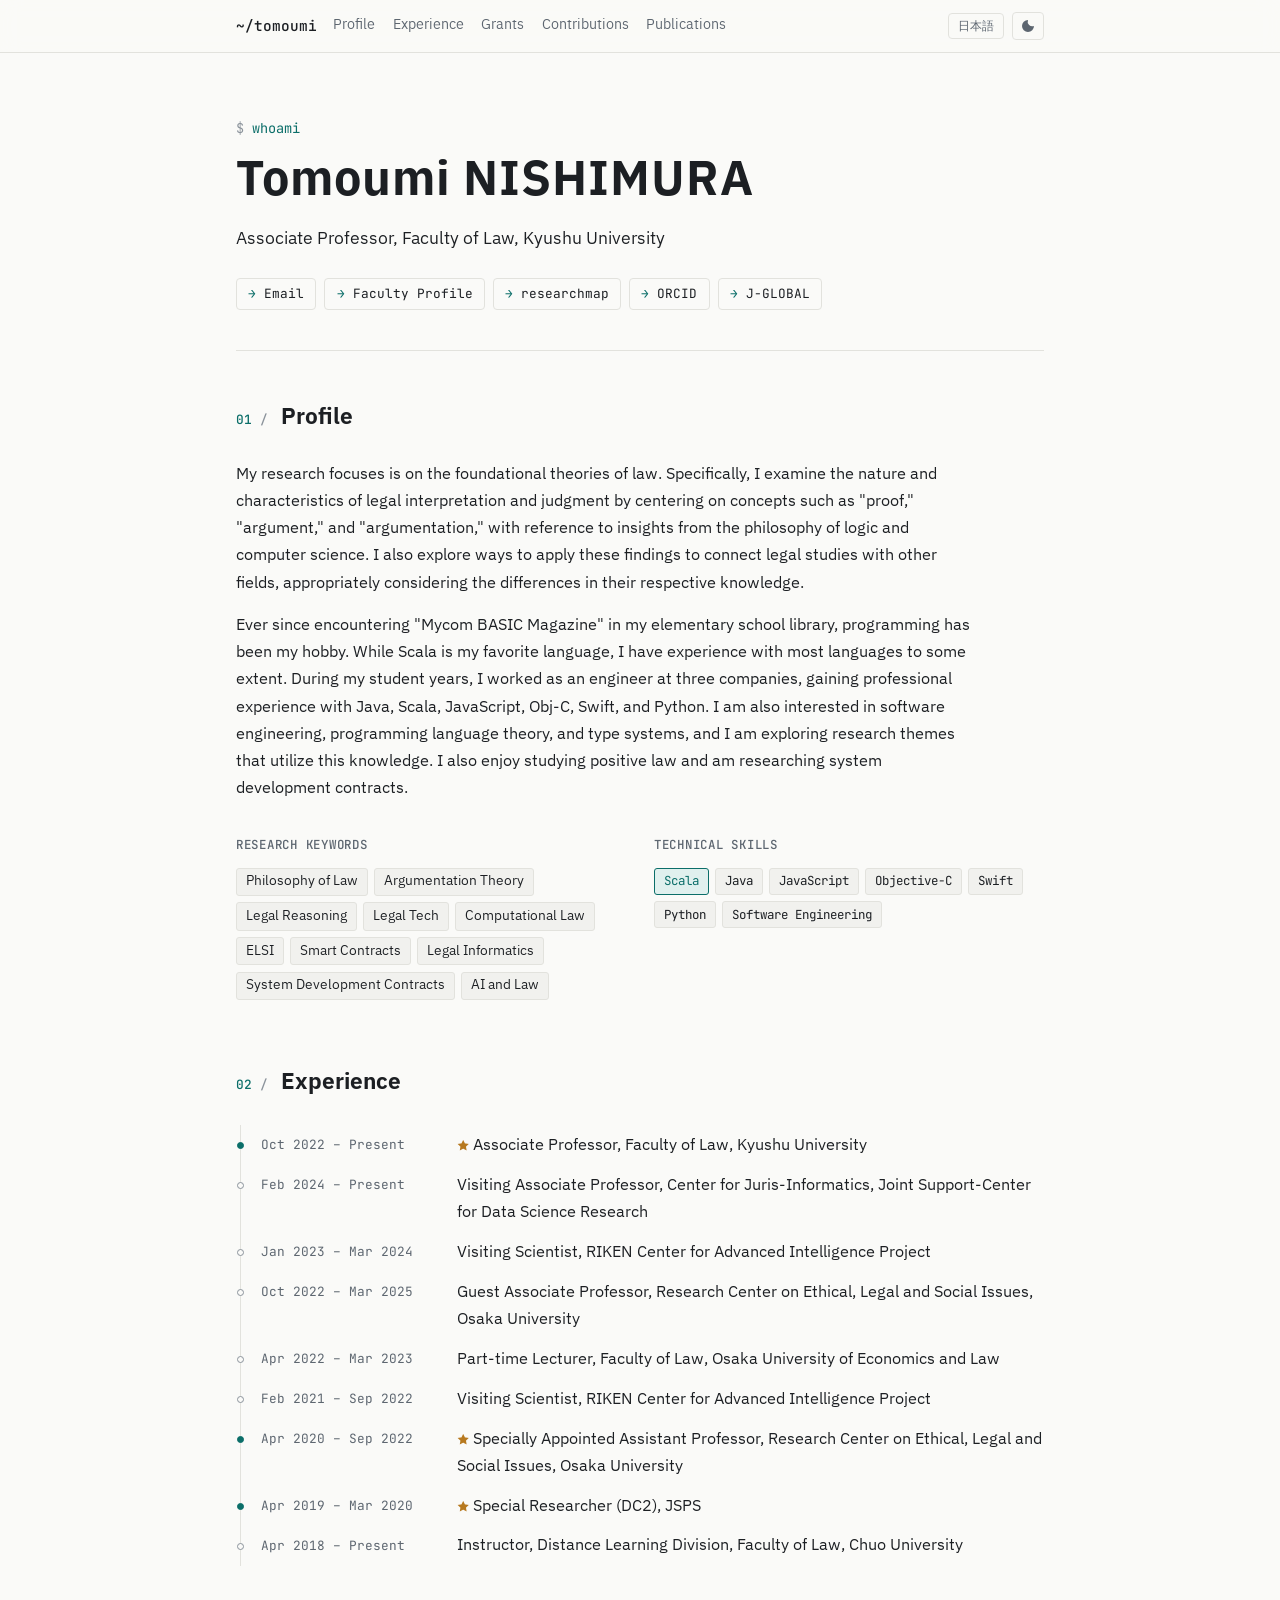
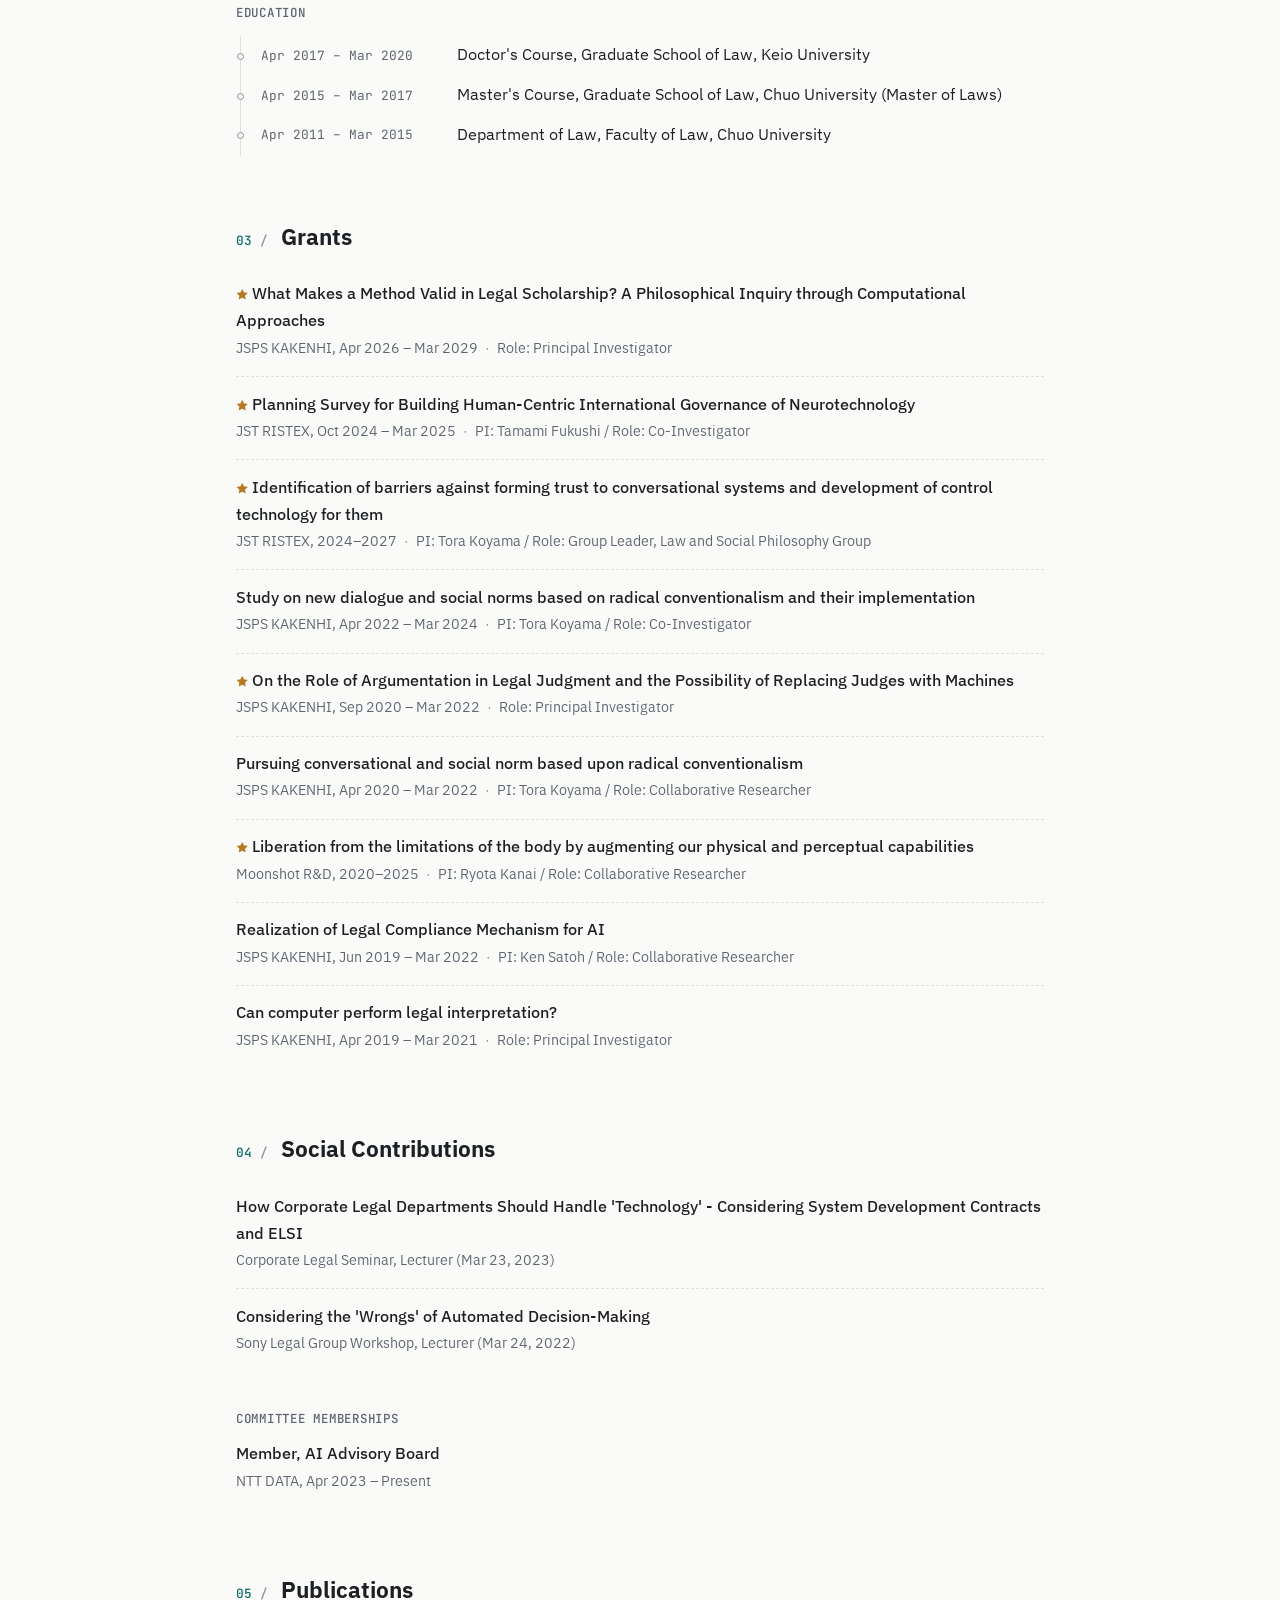
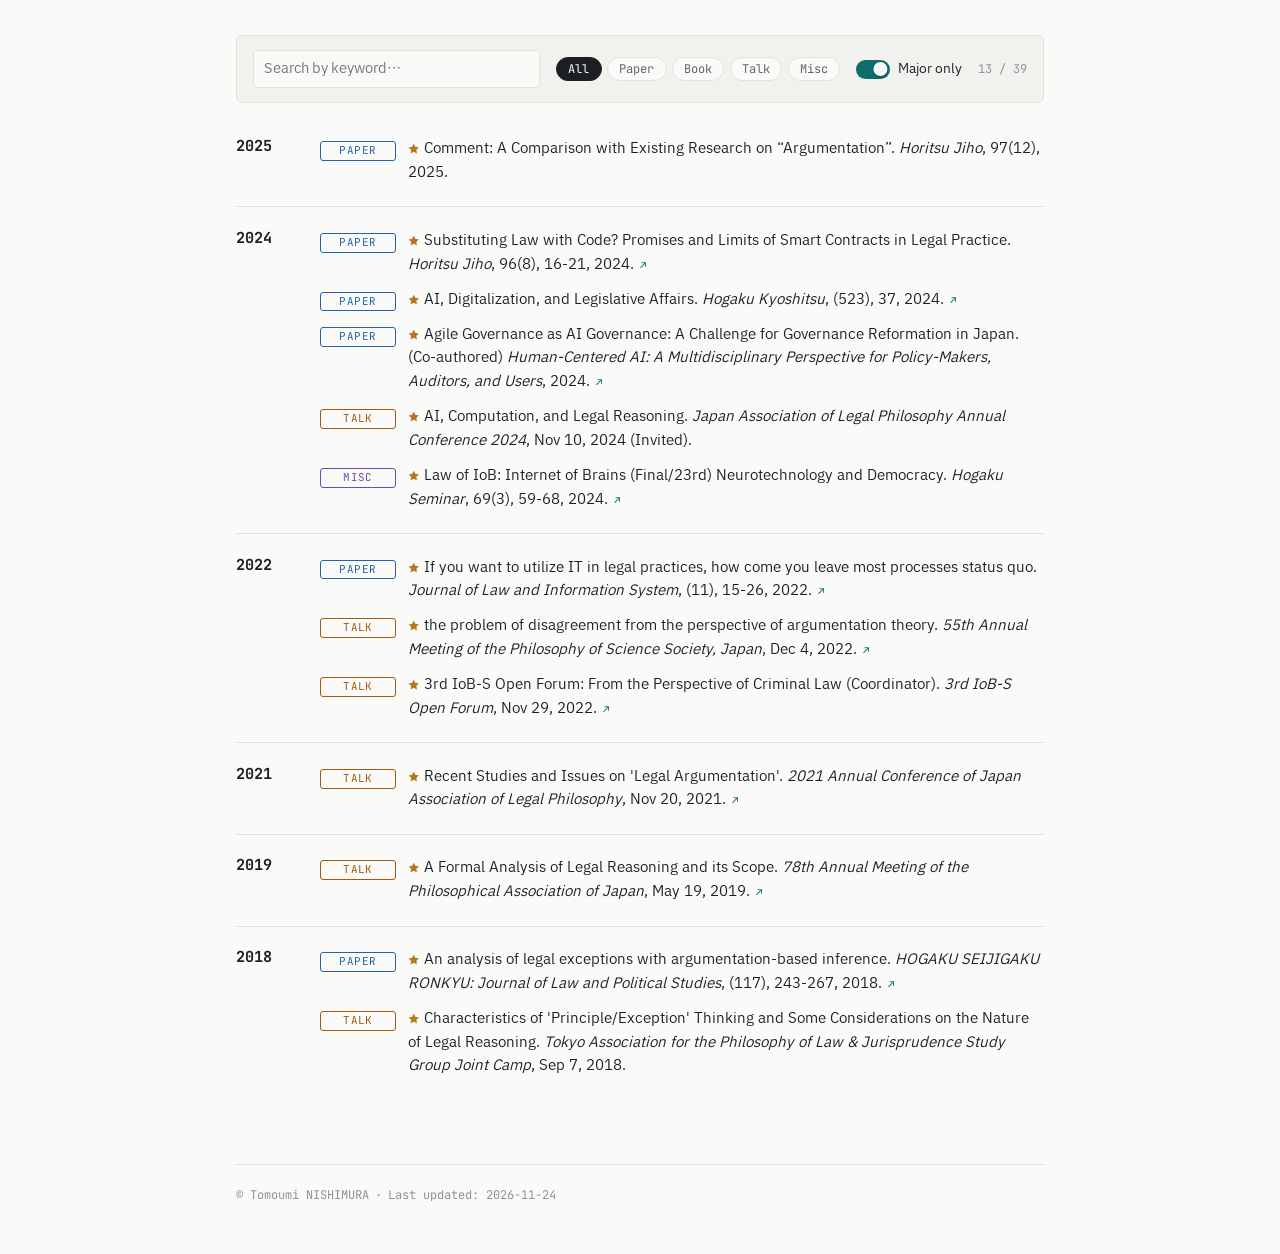
==== commit f38a7c49: "Deploy from b26b191b222d819c208cdf5570f7005732ef89f1 b26b191b222d819c208cdf5570f7005732ef89f1" ====
--- a/en/index.html
+++ b/en/index.html
@@ -413,7 +413,7 @@
   </main>
 
   <footer class="wrap footer">
-    <p>© Tomoumi NISHIMURA<span class="sep">·</span>Last updated: <time datetime="2026-11-18">2026-11-18</time></p>
+    <p>© Tomoumi NISHIMURA<span class="sep">·</span>Last updated: <time datetime="2026-11-24">2026-11-24</time></p>
   </footer>
 </body>
 </html>
